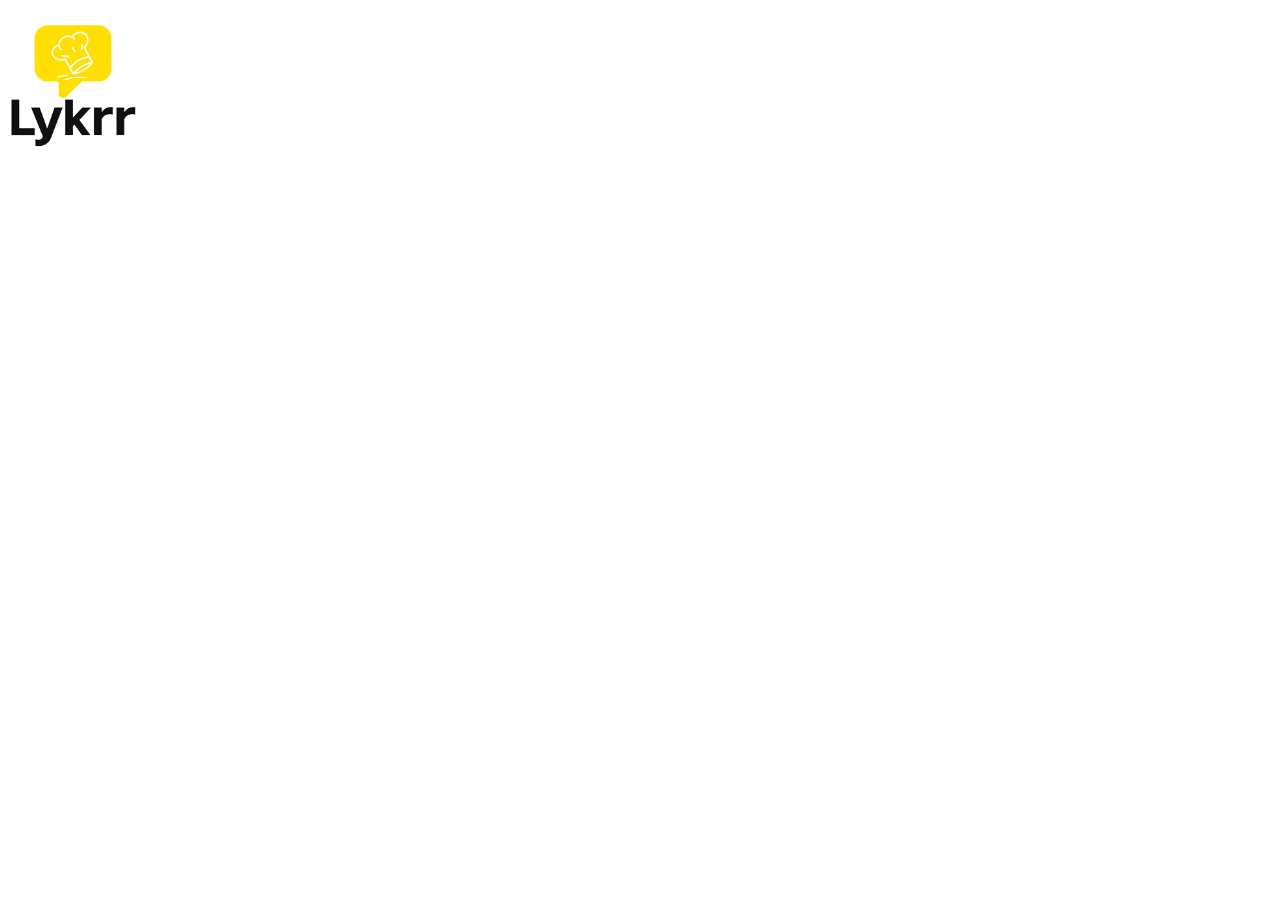
==== index.html @ 8159ccdf "inicio do index.html e pasta de fotos" ====
<!DOCTYPE html>
<html lang="pt-pt">
<head>
    <meta charset="UTF-8">
    <meta name="viewport" content="width=device-width, initial-scale=1.0">
    <title>Lykrr</title>
</head>
<body>
    <header id="cabecalho-principal">
        <h1>
            <a href="#">
                <picture>
                    <source media="(max-width: 600px)" srcset="imagens/logos/logo-p.png" width="80px">
                    <source media="(max-width: 900px)" srcset="imagens/logos/logo-m.png" width="100px">
                    <img src="imagens/logos/logo-m.png" alt="Logo do Lykrr" width="130px">
                </picture>
            </a>
        </h1>
    </header>
    <main id="index">

    </main>
    <footer id="menu">

    </footer>
</body>
</html>
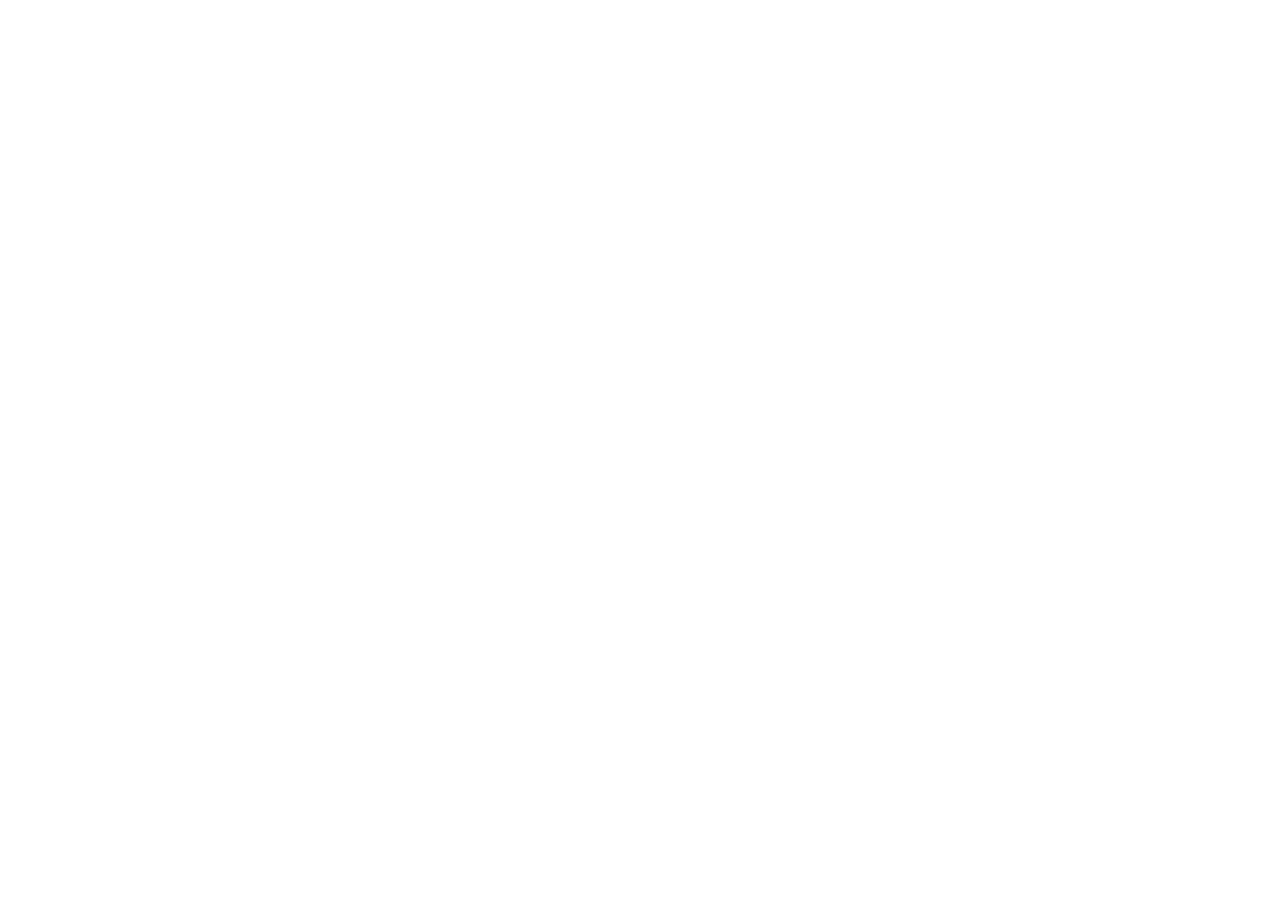
==== commit 8bbcda76: "criacao do index" ====
--- a/index.html
+++ b/index.html
@@ -7,21 +7,13 @@
 </head>
 <body>
     <header id="cabecalho-principal">
-        <h1>
-            <a href="#">
-                <picture>
-                    <source media="(max-width: 600px)" srcset="imagens/logos/logo-p.png" width="80px">
-                    <source media="(max-width: 900px)" srcset="imagens/logos/logo-m.png" width="100px">
-                    <img src="imagens/logos/logo-m.png" alt="Logo do Lykrr" width="130px">
-                </picture>
-            </a>
-        </h1>
+
     </header>
     <main id="index">
 
     </main>
-    <footer id="menu">
-
+    <footer class="menu">
+        
     </footer>
 </body>
 </html>
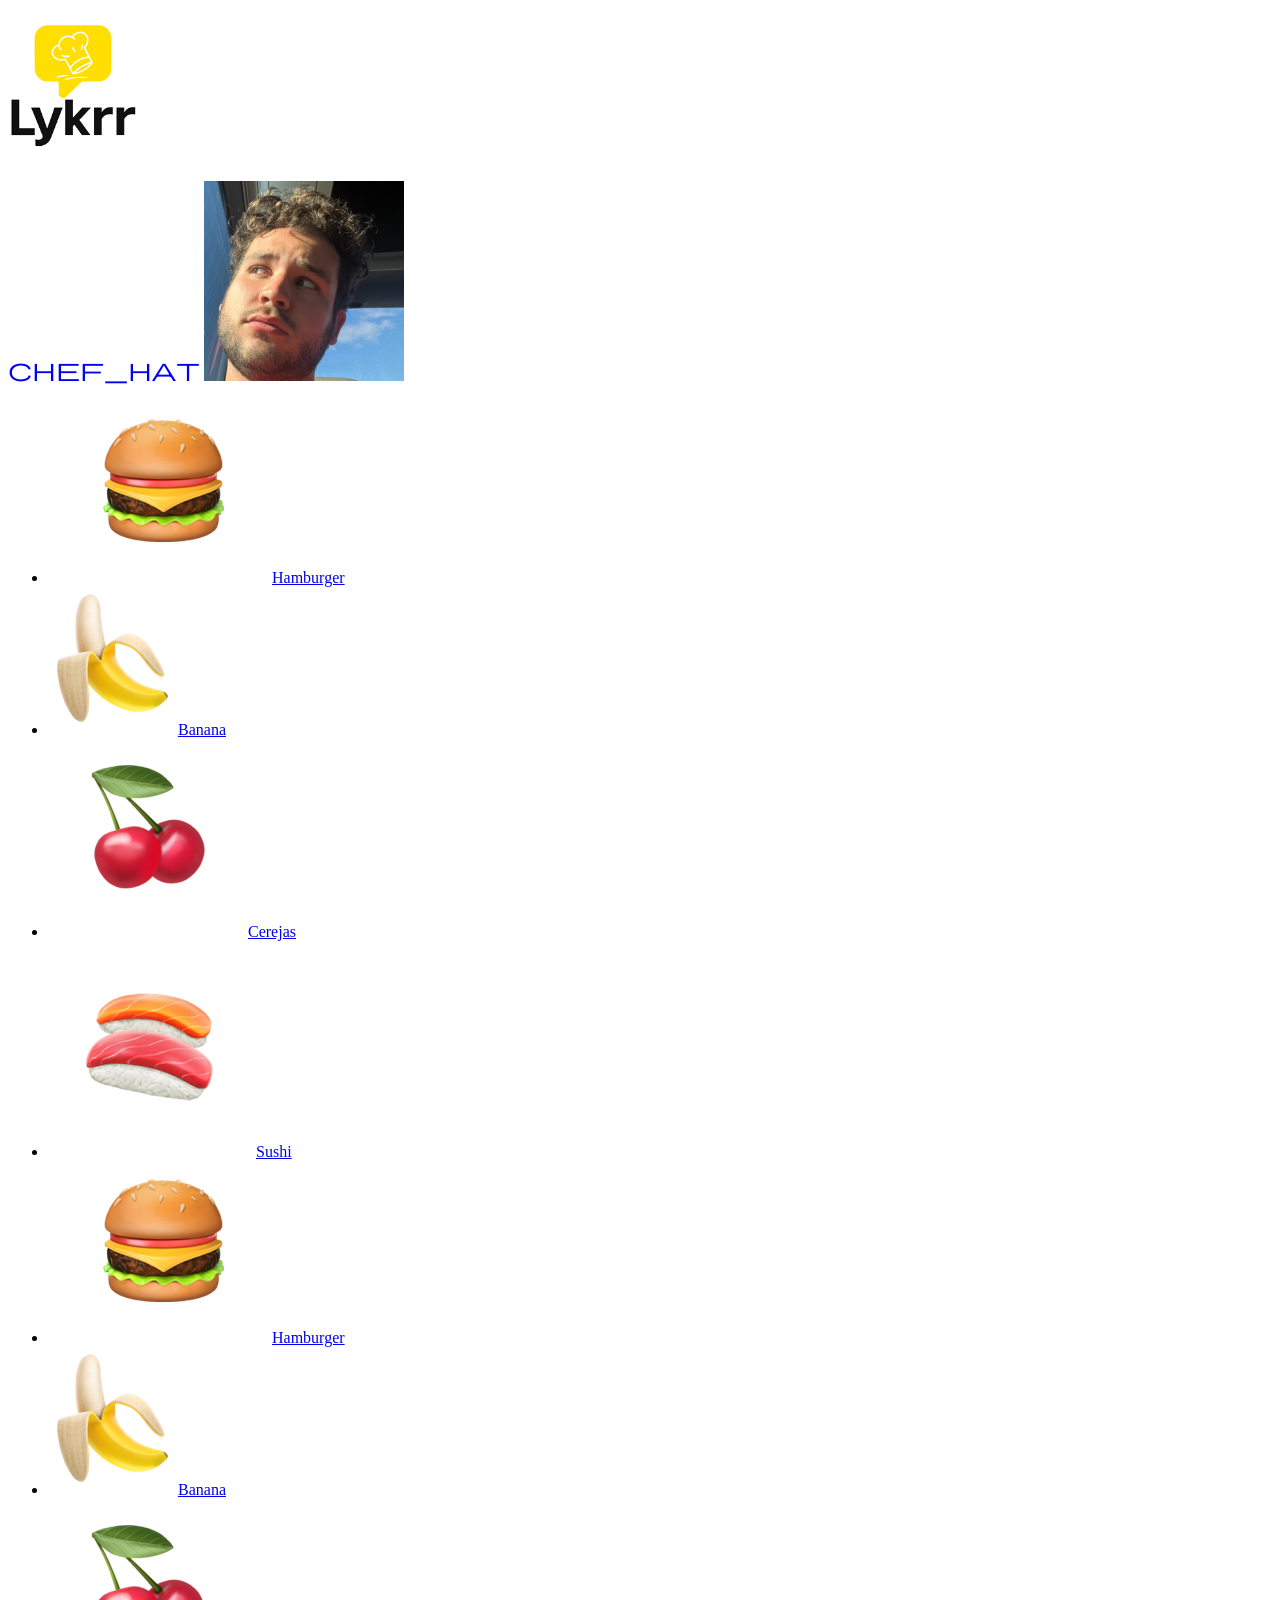
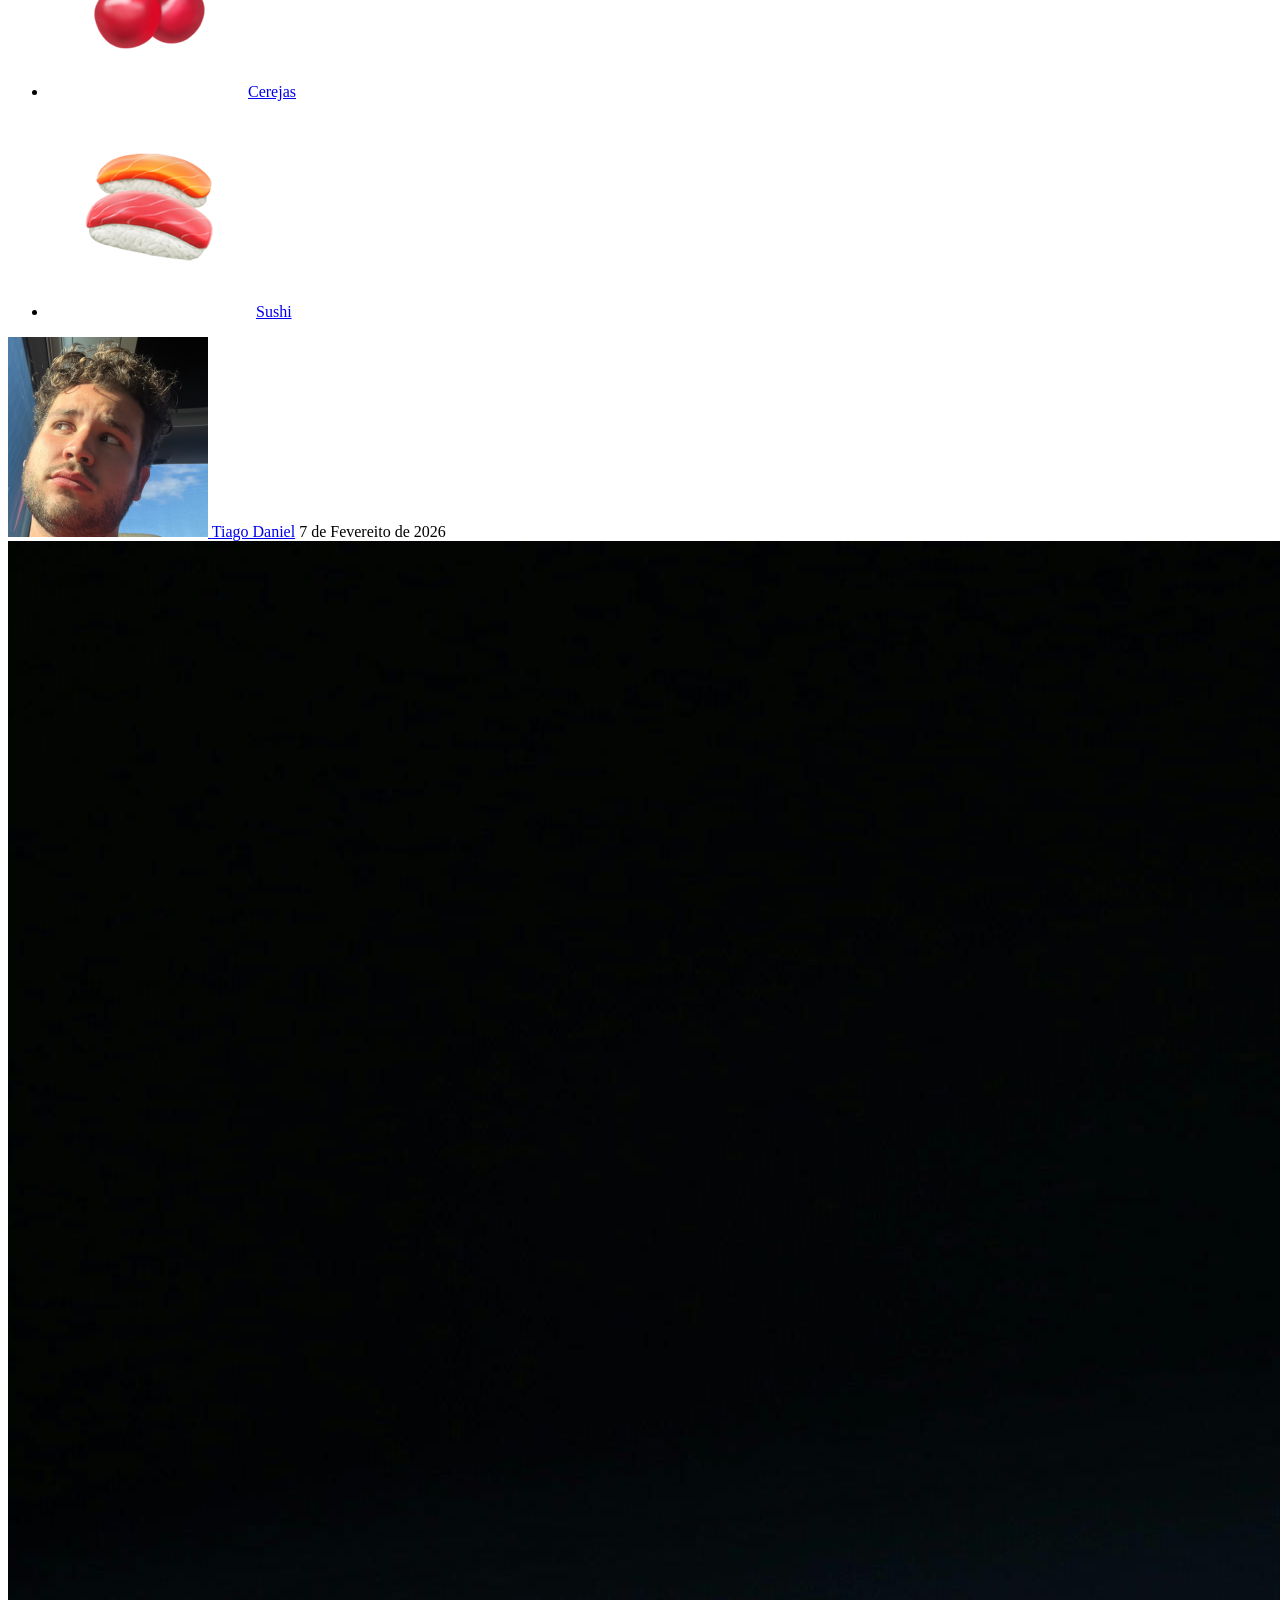
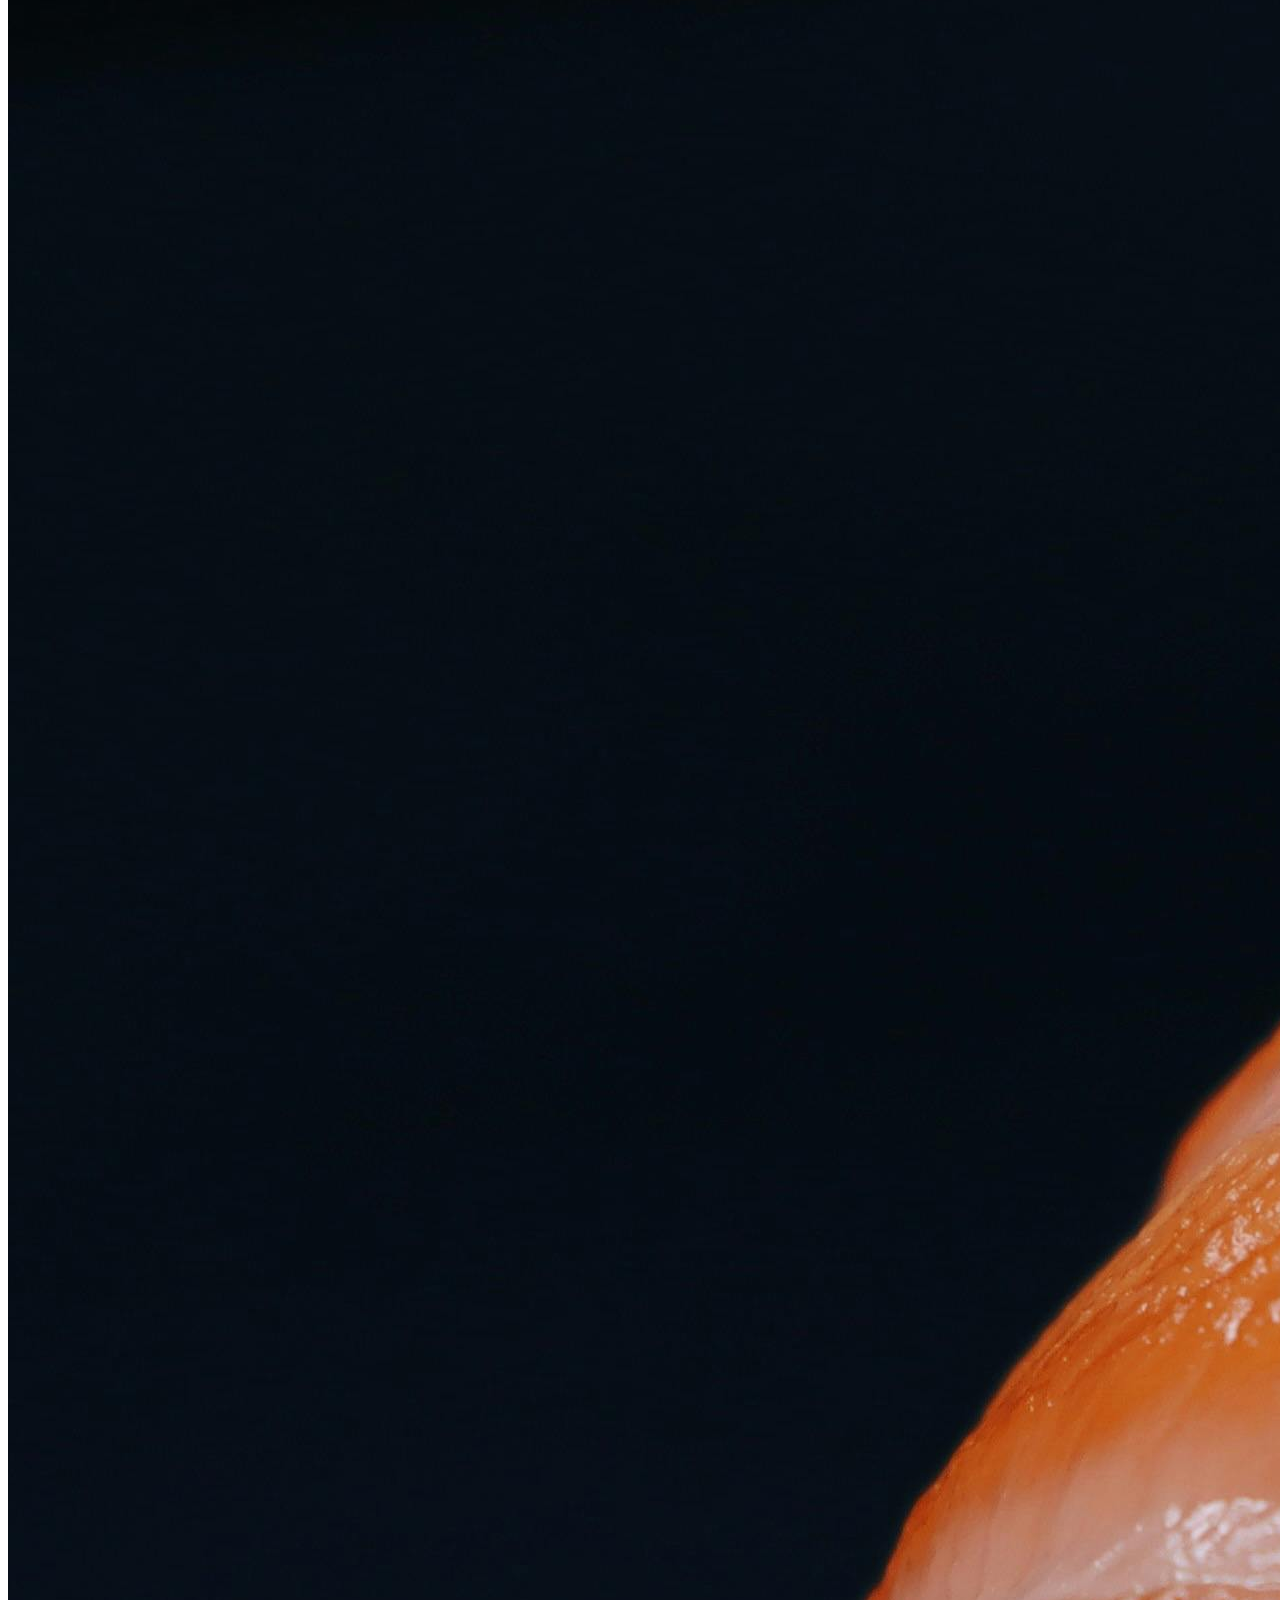
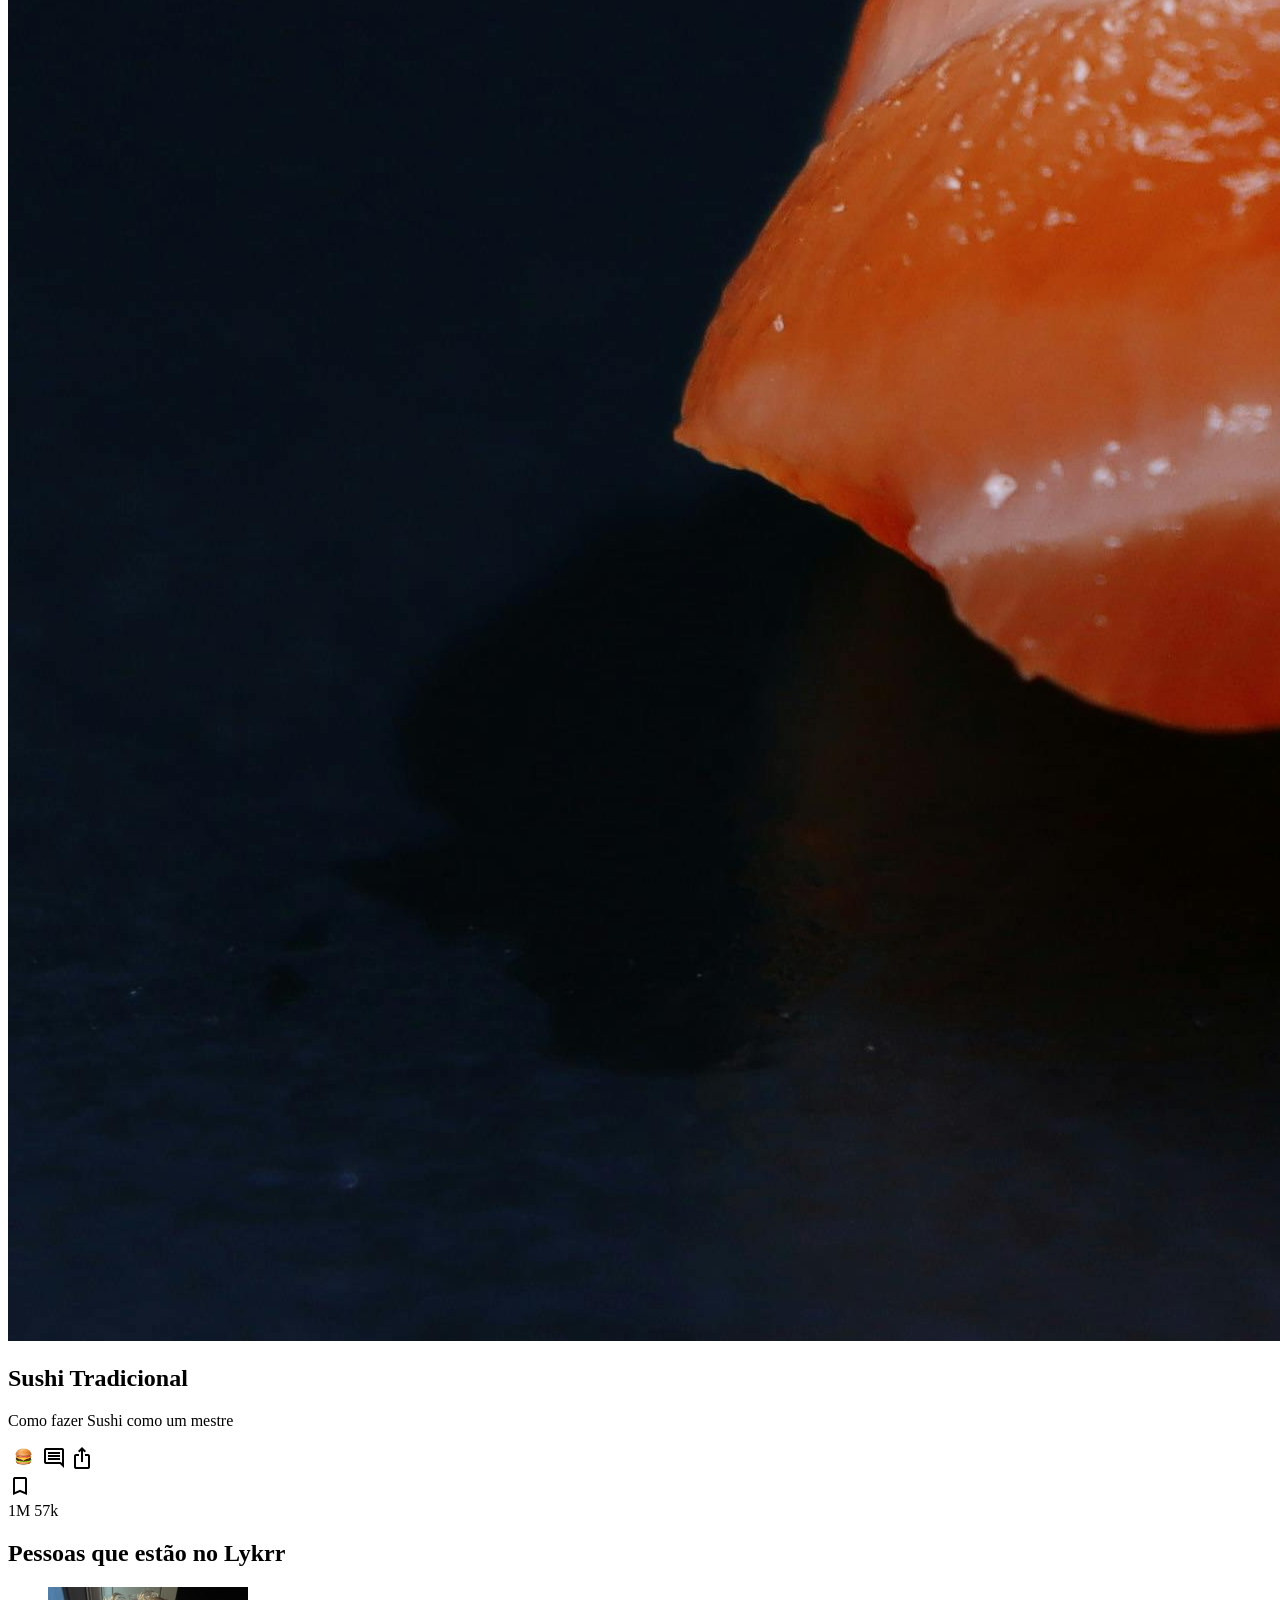
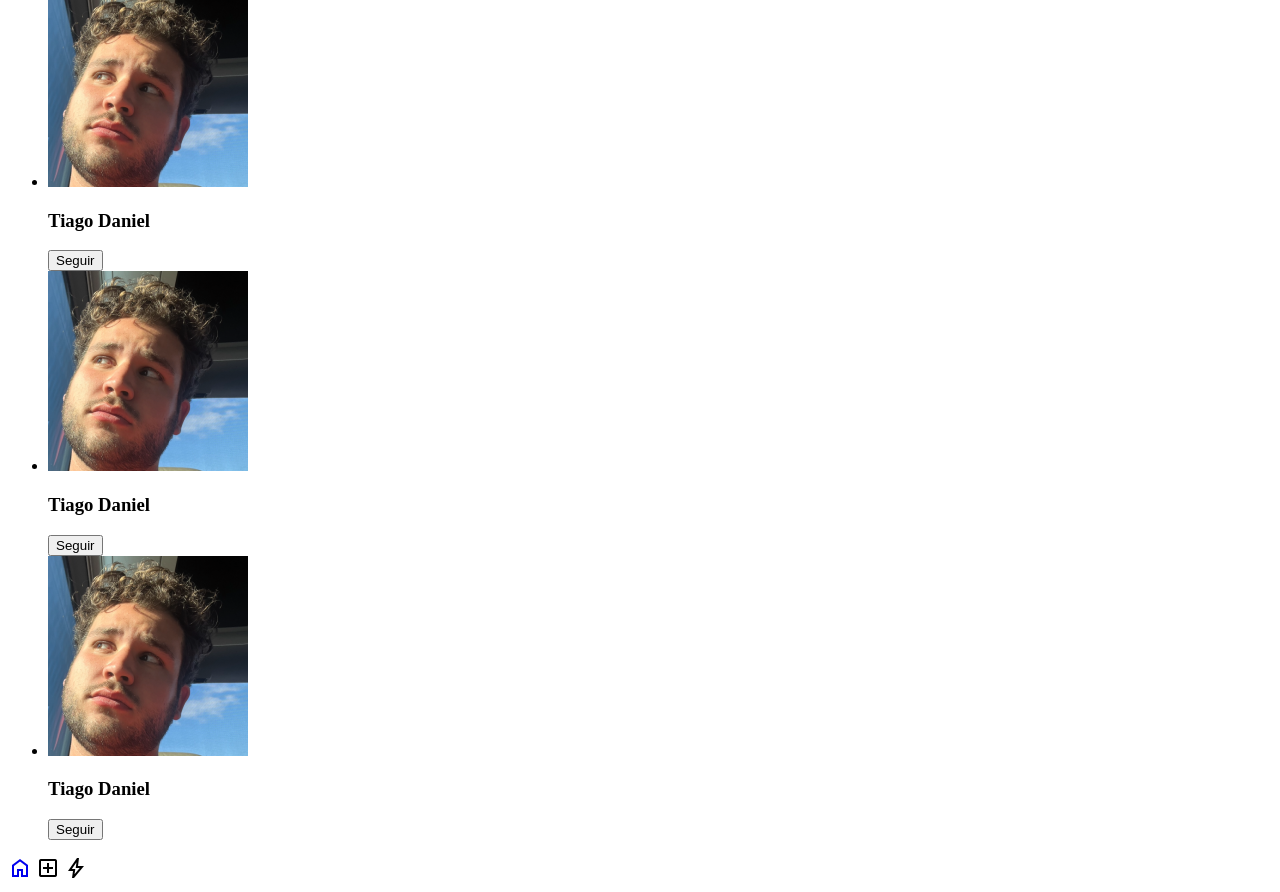
==== commit 99038d54: "estrutura html do index.html" ====
--- a/index.html
+++ b/index.html
@@ -4,16 +4,96 @@
     <meta charset="UTF-8">
     <meta name="viewport" content="width=device-width, initial-scale=1.0">
     <title>Lykrr</title>
+    <link href="https://fonts.googleapis.com/css2?family=Material+Symbols+Outlined" rel="stylesheet" />
 </head>
 <body>
     <header id="cabecalho-principal">
-
+        <h1>
+            <a href="#">
+                <picture>
+                    <source media="(max-width: 600px)" srcset="imagens/logos/logo-p.png" width="80px">
+                    <source media="(max-width: 900px)" srcset="imagens/logos/logo-m.png" width="100px">
+                    <img src="imagens/logos/logo-m.png" alt="Logo do Lykrr" width="130px">
+                </picture>
+            </a>
+        </h1>
+        <div>
+            <a href="#"><span class="material-symbols-outlined">chef_hat</span></a>
+            <a href="#"><img src="imagens/fotos-perfil/tiago-p.png" alt="Foto de perfil de Tiago Daniel"></a>
+        </div>
     </header>
     <main id="index">
+        <nav id="menu-selecao-topo">
+            <ul>
+                <li><a href="#"><img src="imagens/icons/hamburger.png" alt="ícone de Hamburger">Hamburger</a></li>
+                <li><a href="#"><img src="imagens/icons/banana.png" alt="ícone de Banana">Banana</a></li>
+                <li><a href="#"><img src="imagens/icons/cerejas.png" alt="ícone de Cerejas">Cerejas</a></li>
+                <li><a href="#"><img src="imagens/icons/sushi.png" alt="ícone de Sushi">Sushi</a></li>
+                <li><a href="#"><img src="imagens/icons/hamburger.png" alt="ícone de Hamburger">Hamburger</a></li>
+                <li><a href="#"><img src="imagens/icons/banana.png" alt="ícone de Banana">Banana</a></li>
+                <li><a href="#"><img src="imagens/icons/cerejas.png" alt="ícone de Cerejas">Cerejas</a></li>
+                <li><a href="#"><img src="imagens/icons/sushi.png" alt="ícone de Sushi">Sushi</a></li>
+            </ul>
+        </nav>
 
+        <article>
+            <header>
+                <a href="#"><img src="imagens/fotos-perfil/tiago-p.png" alt="Foto de perfil de Tiago Daniel"> <span>Tiago Daniel</span></a>
+                <span class="data">7 de Fevereito de 2026</span>
+            </header>
+            <section>
+                <a href="#">
+                    <img src="imagens/comida/sushi.png" alt="Foto de sushi publoicada por Tiago Daniel">
+                </a>
+                <h2>Sushi Tradicional</h2>
+                <p>Como fazer Sushi como um mestre</p>
+            </section>
+            <aside>
+                <div class="icones">
+                    <div class="reacao">
+                        <img src="imagens/icons/hamburger.png" alt="Ícone de Hamburger" width="30px">
+                        <span class="material-symbols-outlined">comment</span>
+                        <span class="material-symbols-outlined">ios_share</span>
+                    </div>
+                    <div id="guardar">
+                        <span class="material-symbols-outlined">bookmark</span>
+                    </div>
+                </div>
+                <div class="numeros">
+                    <span>1M</span>
+                    <span>57k</span>
+                    <span></span>
+                </div>
+            </aside>
+        </article>
+        <aside class="pessoas">
+            <h2>Pessoas que estão no Lykrr</h2>
+            <nav>
+                <ul>
+                    <li>
+                        <a href="#"><img src="imagens/fotos-perfil/tiago-p.png" alt="Foto de perfil de Tiago Daniel"></a>
+                        <h3>Tiago Daniel</h3>
+                        <button>Seguir</button>
+                    </li>
+                    <li>
+                        <a href="#"><img src="imagens/fotos-perfil/tiago-p.png" alt="Foto de perfil de Tiago Daniel"></a>
+                        <h3>Tiago Daniel</h3>
+                        <button>Seguir</button>
+                    </li>
+                    <li>
+                        <a href="#"><img src="imagens/fotos-perfil/tiago-p.png" alt="Foto de perfil de Tiago Daniel"></a>
+                        <h3>Tiago Daniel</h3>
+                        <button>Seguir</button>
+                    </li>
+                </ul>
+            </nav>
+        </aside>
     </main>
     <footer class="menu">
-        
+        <a href="#"><span class="material-symbols-outlined">home</span></a>
+        <span class="material-symbols-outlined">add_box</span>
+        <span class="material-symbols-outlined">bolt</span>
+        <span class="material-symbols-outlined"><search></search></span>
     </footer>
 </body>
 </html>
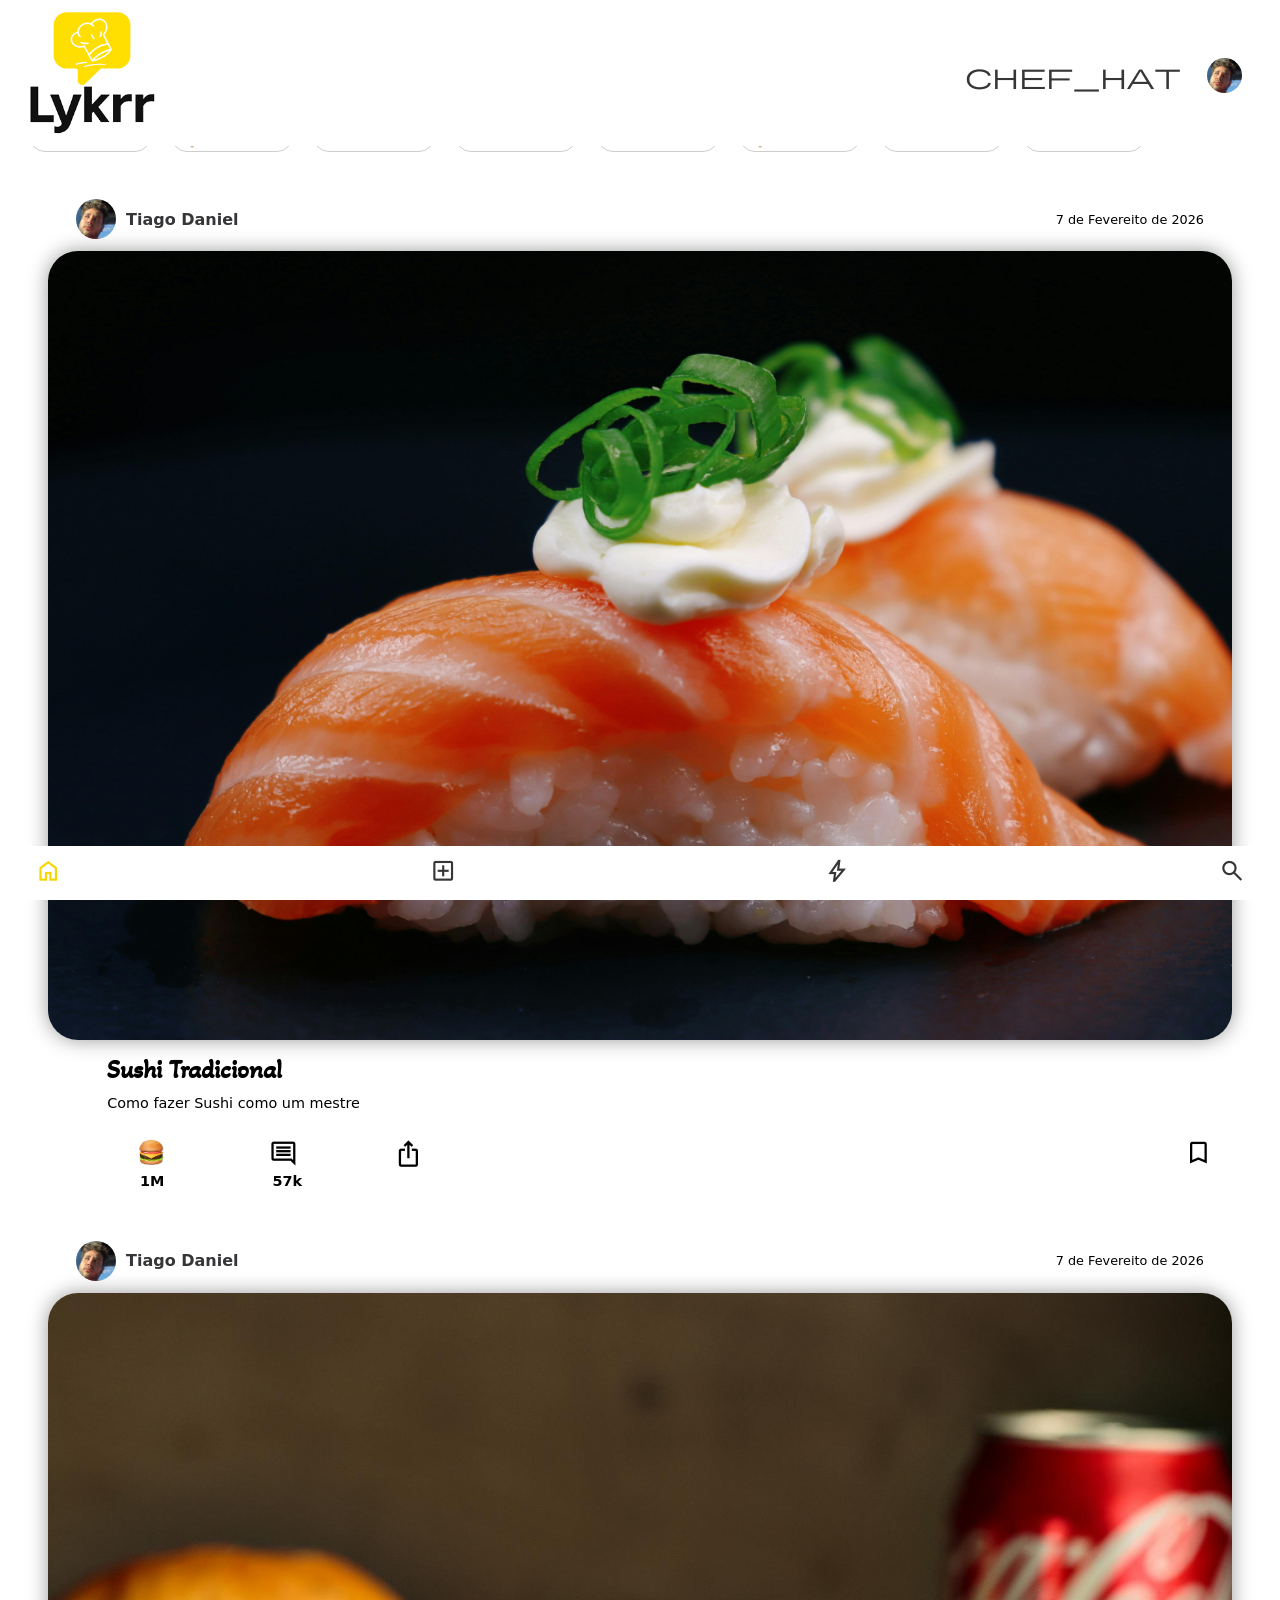
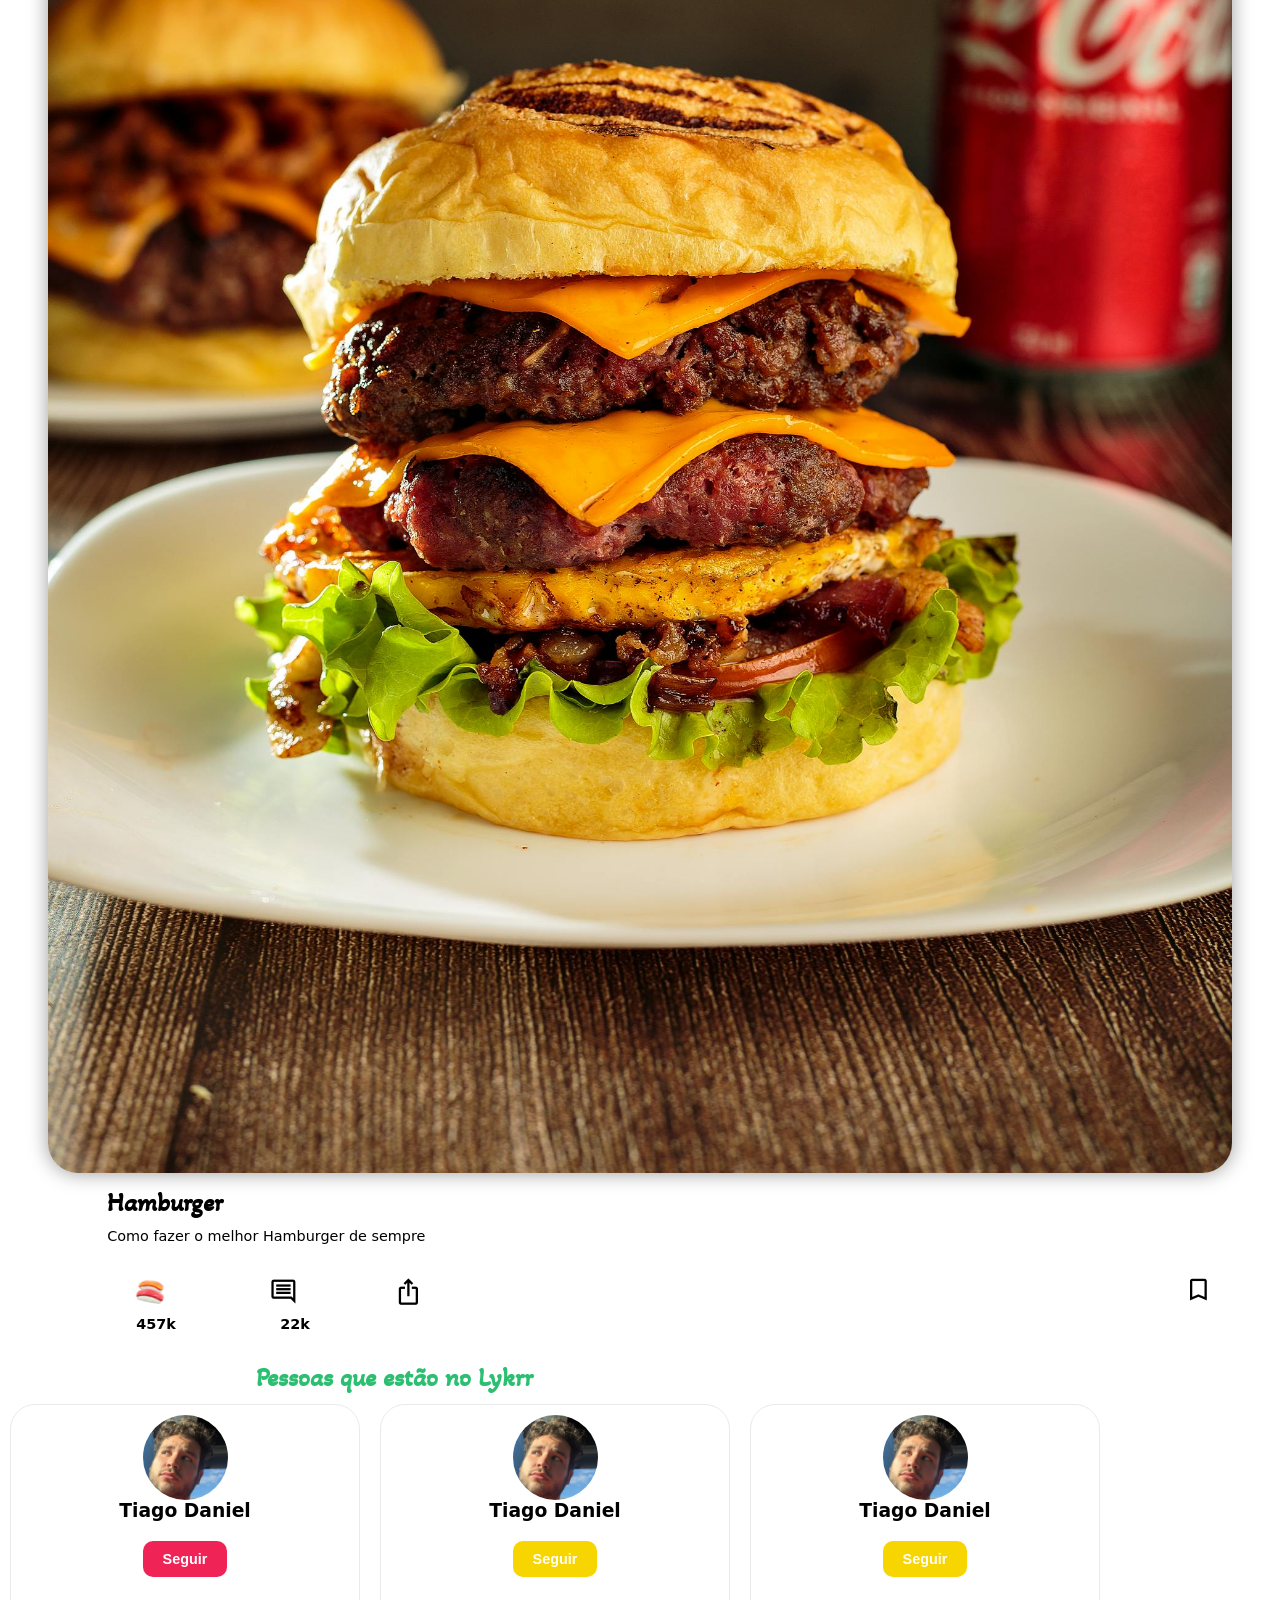
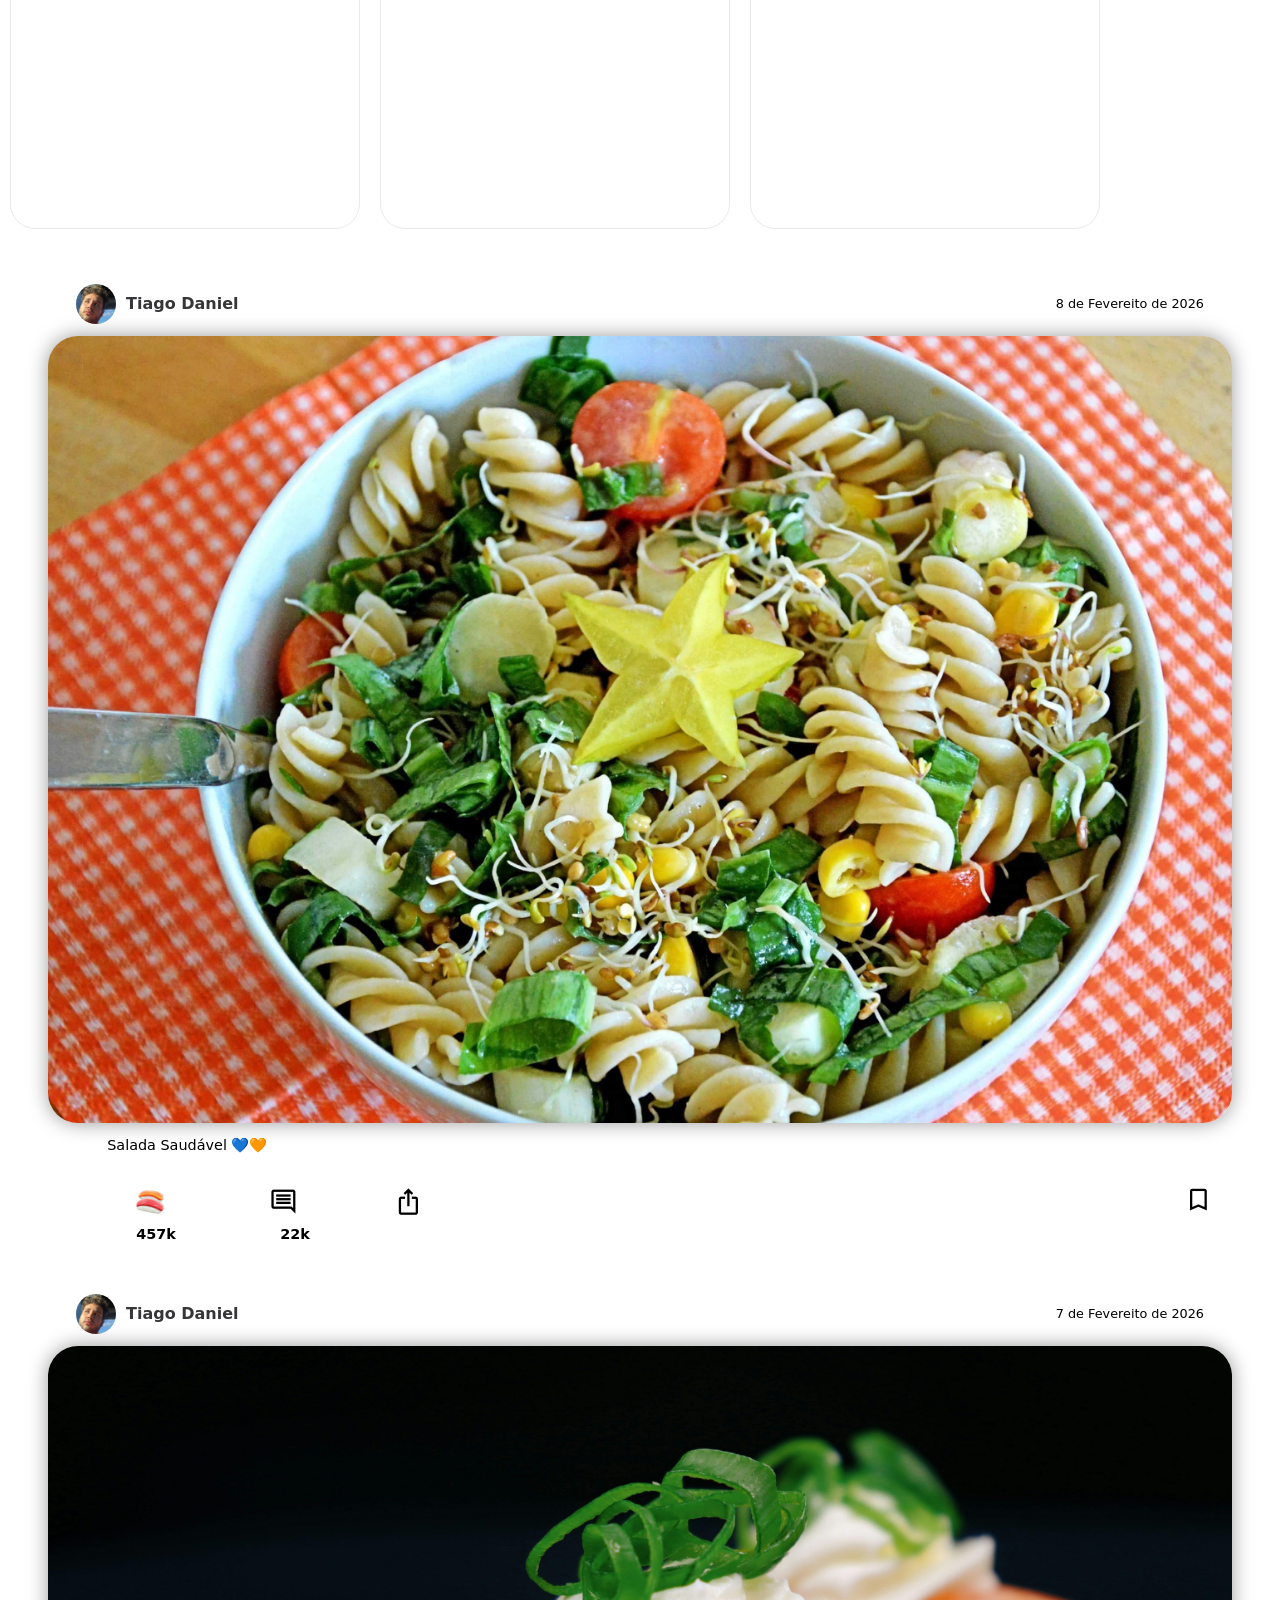
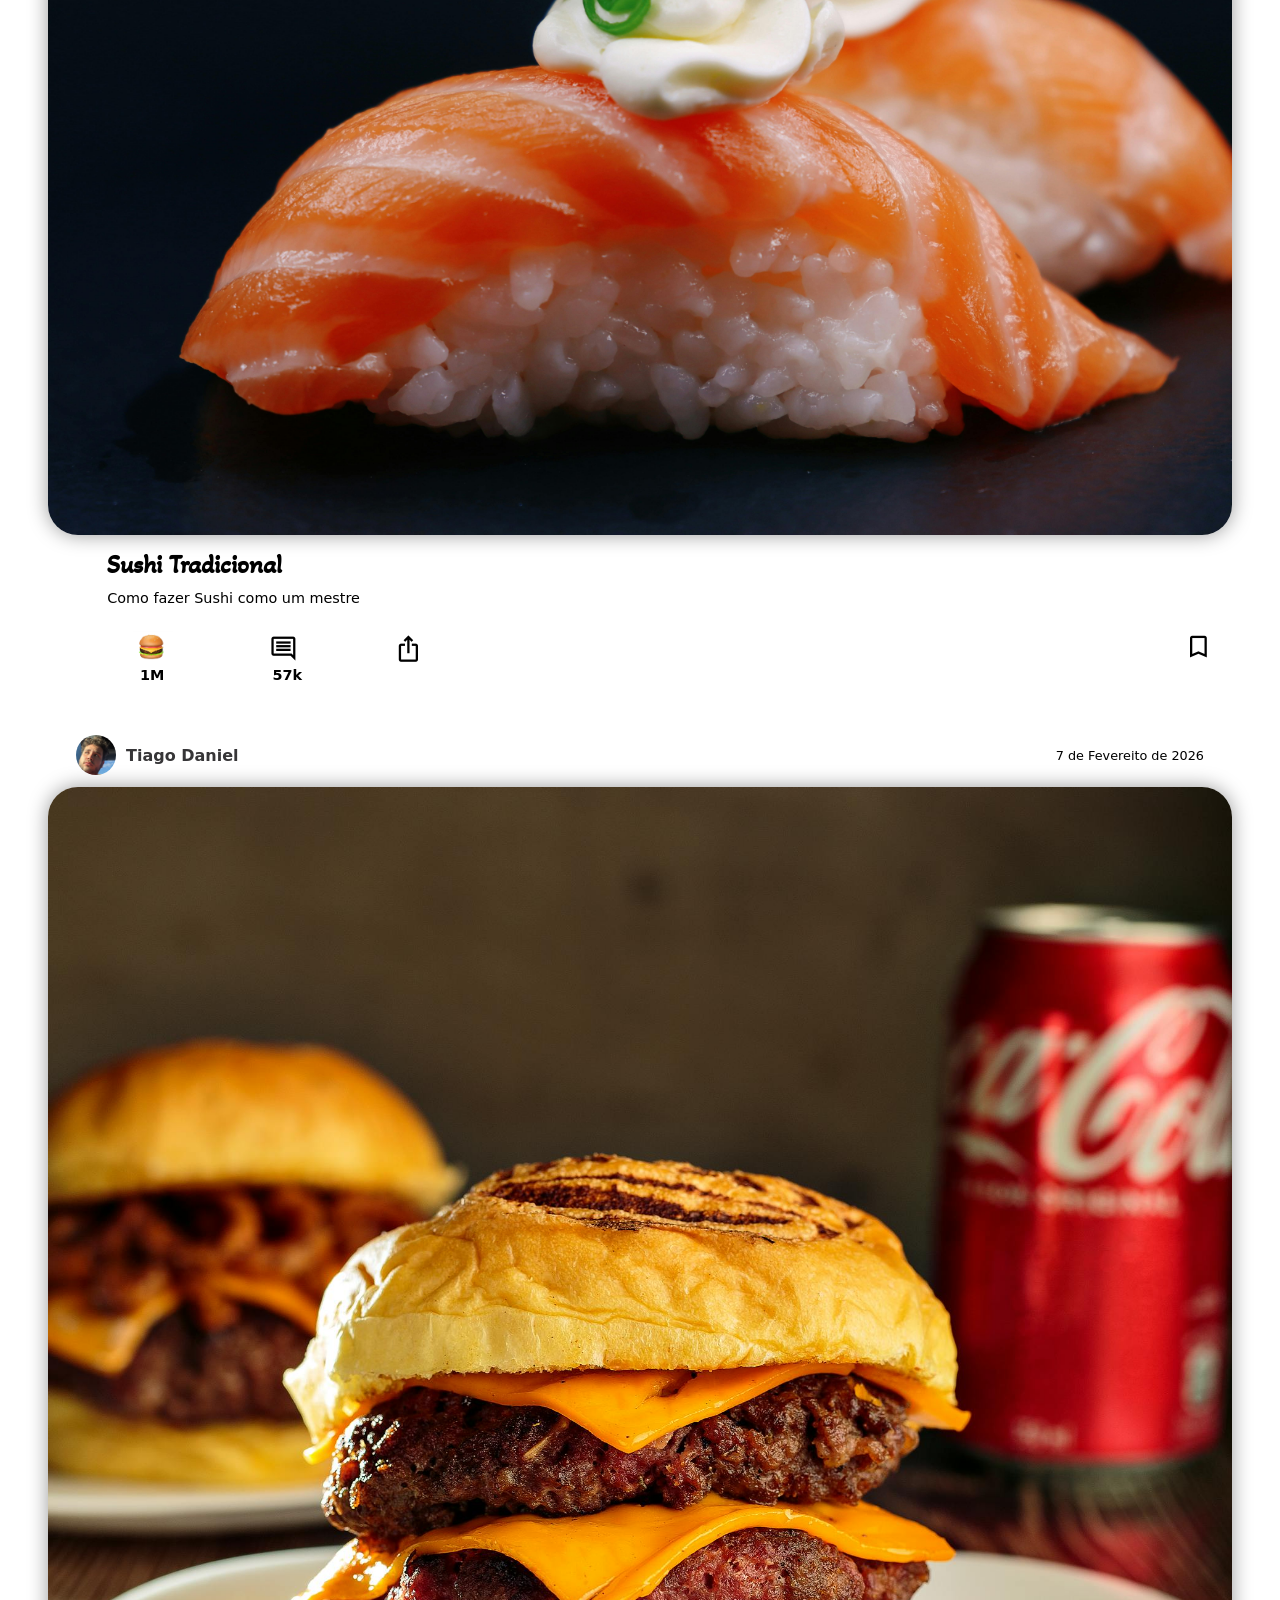
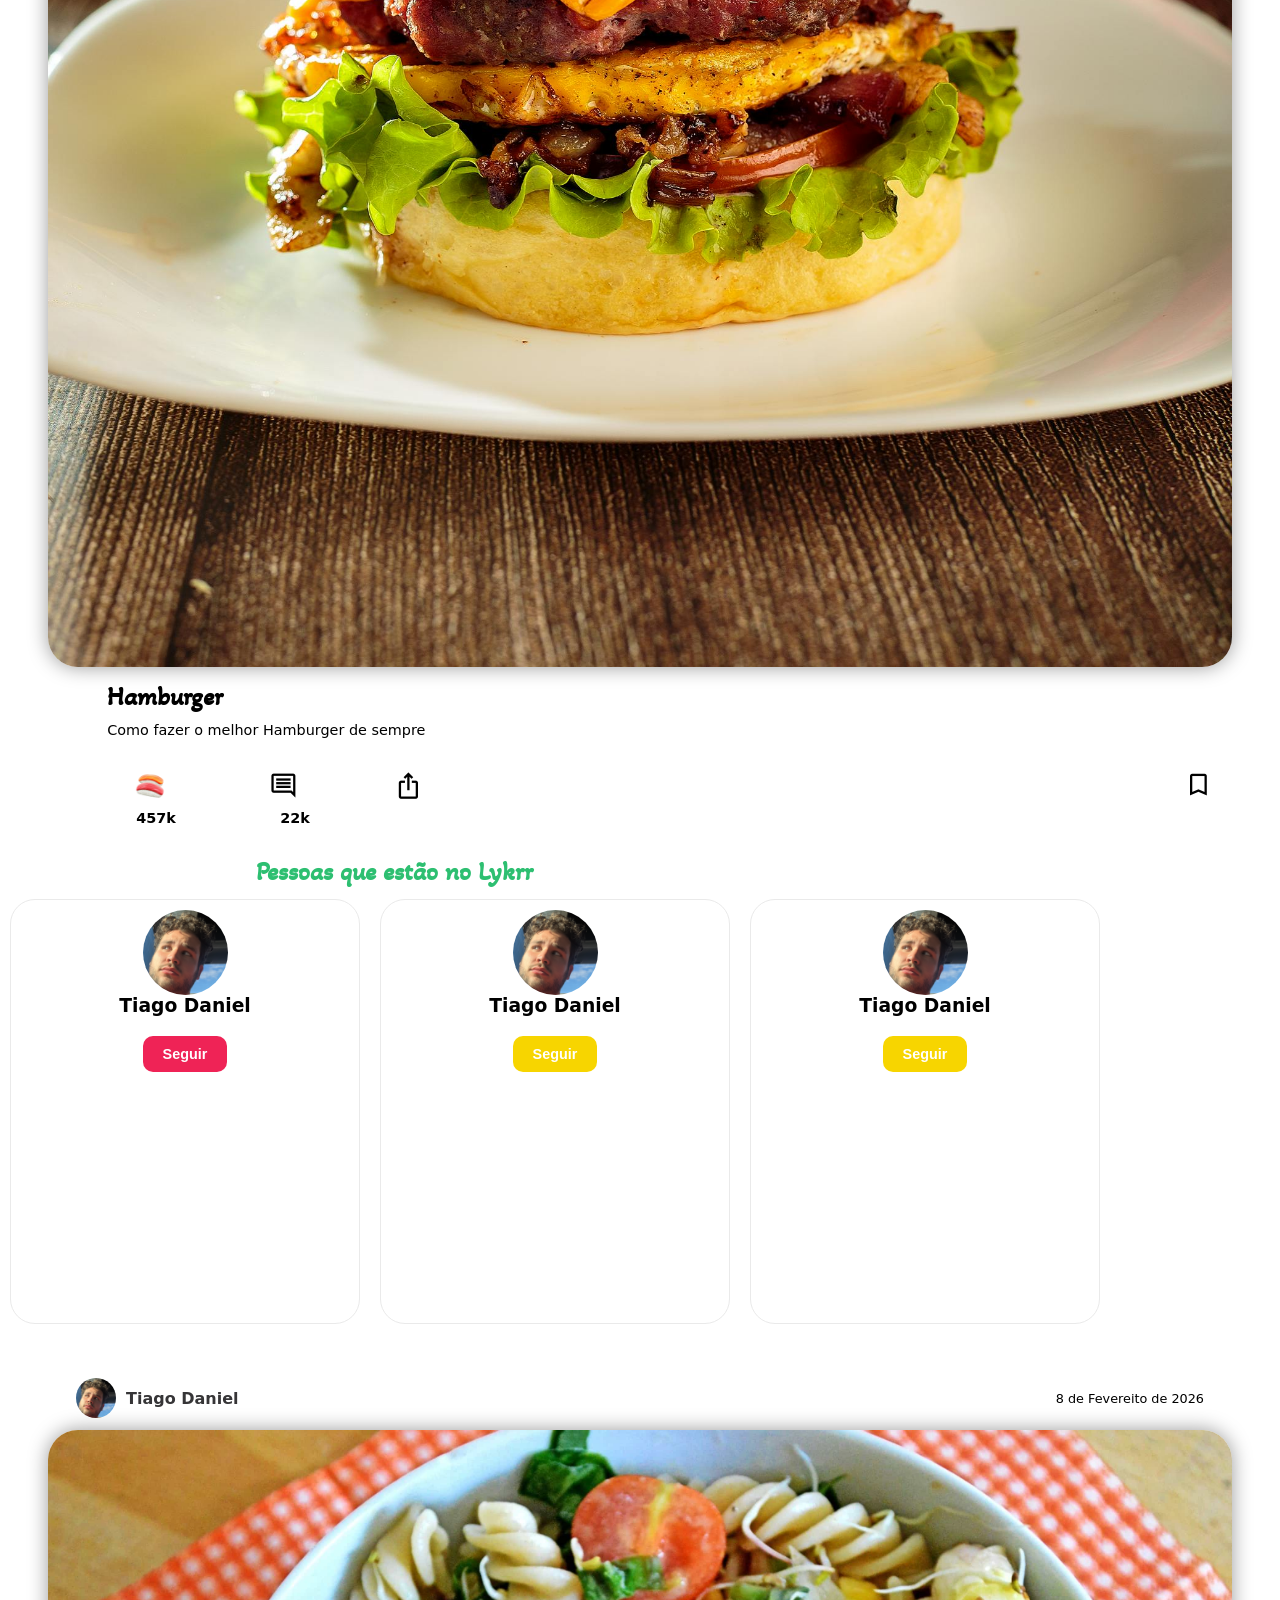
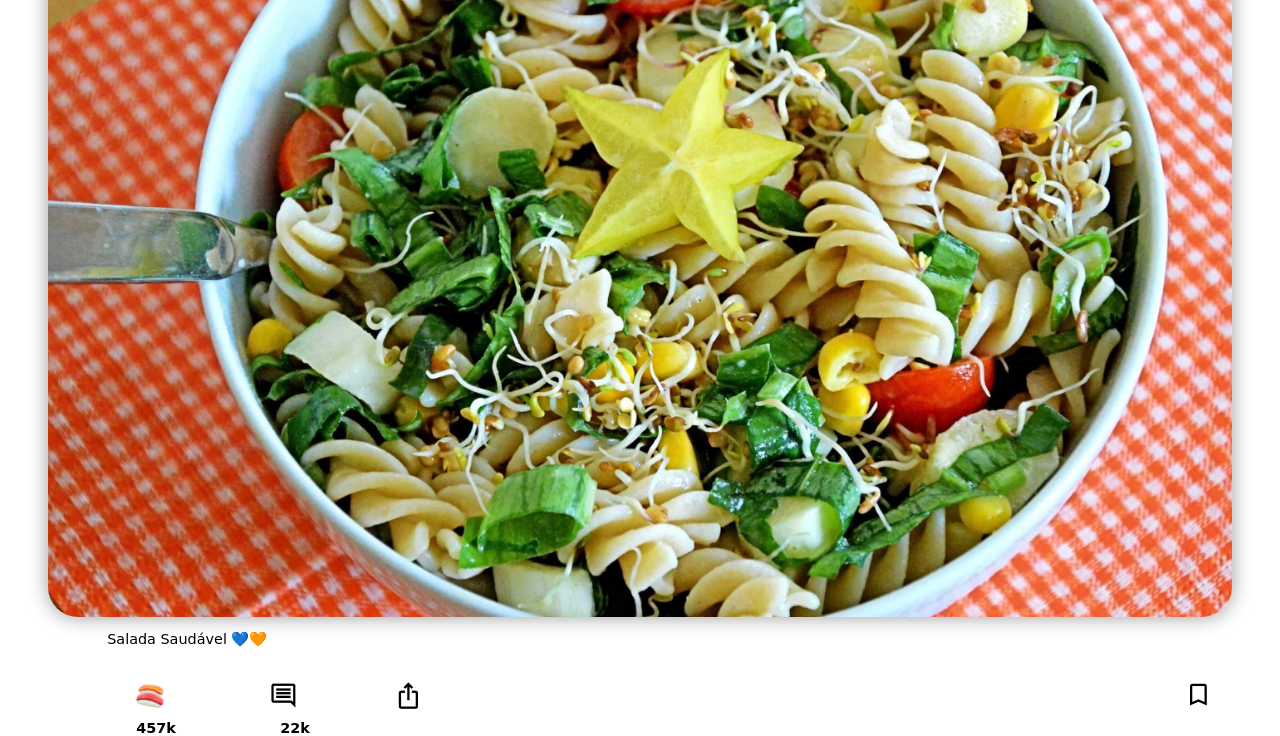
==== commit 760c1f86: "estrutura e design mobile do index" ====
--- a/index.html
+++ b/index.html
@@ -4,6 +4,7 @@
     <meta charset="UTF-8">
     <meta name="viewport" content="width=device-width, initial-scale=1.0">
     <title>Lykrr</title>
+    <link rel="stylesheet" href="estilos/style.css">
     <link href="https://fonts.googleapis.com/css2?family=Material+Symbols+Outlined" rel="stylesheet" />
 </head>
 <body>
@@ -45,55 +46,244 @@
                 <a href="#">
                     <img src="imagens/comida/sushi.png" alt="Foto de sushi publoicada por Tiago Daniel">
                 </a>
-                <h2>Sushi Tradicional</h2>
-                <p>Como fazer Sushi como um mestre</p>
-            </section>
-            <aside>
-                <div class="icones">
-                    <div class="reacao">
-                        <img src="imagens/icons/hamburger.png" alt="Ícone de Hamburger" width="30px">
-                        <span class="material-symbols-outlined">comment</span>
-                        <span class="material-symbols-outlined">ios_share</span>
-                    </div>
-                    <div id="guardar">
+                <aside class="dados">
+                    <h2>Sushi Tradicional</h2>
+                    <p>Como fazer Sushi como um mestre</p>
+                </aside>
+            </section>
+            <aside>
+                <div class="icones">
+                    <div class="reacao">
+                        <img src="imagens/icons/hamburger.png" alt="Ícone de Hamburger" width="45px">
+                        <span class="material-symbols-outlined">comment</span>
+                        <span class="material-symbols-outlined">ios_share</span>
+                    </div>
+                    <div class="guardar">
                         <span class="material-symbols-outlined">bookmark</span>
                     </div>
                 </div>
                 <div class="numeros">
                     <span>1M</span>
                     <span>57k</span>
-                    <span></span>
-                </div>
-            </aside>
-        </article>
-        <aside class="pessoas">
+                    <span> </span>
+                </div>
+            </aside>
+        </article>
+
+        <article>
+            <header>
+                <a href="#"><img src="imagens/fotos-perfil/tiago-p.png" alt="Foto de perfil de Tiago Daniel"> <span>Tiago Daniel</span></a>
+                <span class="data">7 de Fevereito de 2026</span>
+            </header>
+            <section>
+                <a href="#">
+                    <img src="imagens/comida/hamburger.png" alt="Foto de hamburger publicada por Tiago Daniel">
+                </a>
+                <aside class="dados">
+                    <h2>Hamburger</h2>
+                    <p>Como fazer o melhor Hamburger de sempre</p>
+                </aside>
+            </section>
+            <aside>
+                <div class="icones">
+                    <div class="reacao">
+                        <img src="imagens/icons/sushi.png" alt="Ícone de Sushi" width="45px">
+                        <span class="material-symbols-outlined">comment</span>
+                        <span class="material-symbols-outlined">ios_share</span>
+                    </div>
+                    <div class="guardar">
+                        <span class="material-symbols-outlined">bookmark</span>
+                    </div>
+                </div>
+                <div class="numeros">
+                    <span>457k</span>
+                    <span>22k</span>
+                    <span> </span>
+                </div>
+            </aside>
+        </article>
+
+        <aside class="pessoas-mobile">
             <h2>Pessoas que estão no Lykrr</h2>
             <nav>
                 <ul>
                     <li>
                         <a href="#"><img src="imagens/fotos-perfil/tiago-p.png" alt="Foto de perfil de Tiago Daniel"></a>
                         <h3>Tiago Daniel</h3>
-                        <button>Seguir</button>
-                    </li>
-                    <li>
-                        <a href="#"><img src="imagens/fotos-perfil/tiago-p.png" alt="Foto de perfil de Tiago Daniel"></a>
-                        <h3>Tiago Daniel</h3>
-                        <button>Seguir</button>
-                    </li>
-                    <li>
-                        <a href="#"><img src="imagens/fotos-perfil/tiago-p.png" alt="Foto de perfil de Tiago Daniel"></a>
-                        <h3>Tiago Daniel</h3>
-                        <button>Seguir</button>
+                        <button class="seguir">Seguir</button>
+                    </li>
+                    <li>
+                        <a href="#"><img src="imagens/fotos-perfil/tiago-p.png" alt="Foto de perfil de Tiago Daniel"></a>
+                        <h3>Tiago Daniel</h3>
+                        <button class="a-seguir">Seguir</button>
+                    </li>
+                    <li>
+                        <a href="#"><img src="imagens/fotos-perfil/tiago-p.png" alt="Foto de perfil de Tiago Daniel"></a>
+                        <h3>Tiago Daniel</h3>
+                        <button class="a-seguir">Seguir</button>
                     </li>
                 </ul>
             </nav>
         </aside>
+
+        <article>
+            <header>
+                <a href="#"><img src="imagens/fotos-perfil/tiago-p.png" alt="Foto de perfil de Tiago Daniel"> <span>Tiago Daniel</span></a>
+                <span class="data">8 de Fevereito de 2026</span>
+            </header>
+            <section>
+                <a href="#">
+                    <img src="imagens/comida/salada.png" alt="Foto de salada publicada por Tiago Daniel">
+                </a>
+                <aside class="dados">
+                    <p>Salada Saudável 💙🧡</p>
+                </aside>
+            </section>
+            <aside>
+                <div class="icones">
+                    <div class="reacao">
+                        <img src="imagens/icons/sushi.png" alt="Ícone de Sushi" width="45px">
+                        <span class="material-symbols-outlined">comment</span>
+                        <span class="material-symbols-outlined">ios_share</span>
+                    </div>
+                    <div class="guardar">
+                        <span class="material-symbols-outlined">bookmark</span>
+                    </div>
+                </div>
+                <div class="numeros">
+                    <span>457k</span>
+                    <span>22k</span>
+                    <span> </span>
+                </div>
+            </aside>
+        </article>
+
+        <article>
+            <header>
+                <a href="#"><img src="imagens/fotos-perfil/tiago-p.png" alt="Foto de perfil de Tiago Daniel"> <span>Tiago Daniel</span></a>
+                <span class="data">7 de Fevereito de 2026</span>
+            </header>
+            <section>
+                <a href="#">
+                    <img src="imagens/comida/sushi.png" alt="Foto de sushi publoicada por Tiago Daniel">
+                </a>
+                <aside class="dados">
+                    <h2>Sushi Tradicional</h2>
+                    <p>Como fazer Sushi como um mestre</p>
+                </aside>
+            </section>
+            <aside>
+                <div class="icones">
+                    <div class="reacao">
+                        <img src="imagens/icons/hamburger.png" alt="Ícone de Hamburger" width="45px">
+                        <span class="material-symbols-outlined">comment</span>
+                        <span class="material-symbols-outlined">ios_share</span>
+                    </div>
+                    <div class="guardar">
+                        <span class="material-symbols-outlined">bookmark</span>
+                    </div>
+                </div>
+                <div class="numeros">
+                    <span>1M</span>
+                    <span>57k</span>
+                    <span> </span>
+                </div>
+            </aside>
+        </article>
+
+        <article>
+            <header>
+                <a href="#"><img src="imagens/fotos-perfil/tiago-p.png" alt="Foto de perfil de Tiago Daniel"> <span>Tiago Daniel</span></a>
+                <span class="data">7 de Fevereito de 2026</span>
+            </header>
+            <section>
+                <a href="#">
+                    <img src="imagens/comida/hamburger.png" alt="Foto de hamburger publicada por Tiago Daniel">
+                </a>
+                <aside class="dados">
+                    <h2>Hamburger</h2>
+                    <p>Como fazer o melhor Hamburger de sempre</p>
+                </aside>
+            </section>
+            <aside>
+                <div class="icones">
+                    <div class="reacao">
+                        <img src="imagens/icons/sushi.png" alt="Ícone de Sushi" width="45px">
+                        <span class="material-symbols-outlined">comment</span>
+                        <span class="material-symbols-outlined">ios_share</span>
+                    </div>
+                    <div class="guardar">
+                        <span class="material-symbols-outlined">bookmark</span>
+                    </div>
+                </div>
+                <div class="numeros">
+                    <span>457k</span>
+                    <span>22k</span>
+                    <span> </span>
+                </div>
+            </aside>
+        </article>
+
+        <aside class="pessoas-mobile">
+            <h2>Pessoas que estão no Lykrr</h2>
+            <nav>
+                <ul>
+                    <li>
+                        <a href="#"><img src="imagens/fotos-perfil/tiago-p.png" alt="Foto de perfil de Tiago Daniel"></a>
+                        <h3>Tiago Daniel</h3>
+                        <button class="seguir">Seguir</button>
+                    </li>
+                    <li>
+                        <a href="#"><img src="imagens/fotos-perfil/tiago-p.png" alt="Foto de perfil de Tiago Daniel"></a>
+                        <h3>Tiago Daniel</h3>
+                        <button class="a-seguir">Seguir</button>
+                    </li>
+                    <li>
+                        <a href="#"><img src="imagens/fotos-perfil/tiago-p.png" alt="Foto de perfil de Tiago Daniel"></a>
+                        <h3>Tiago Daniel</h3>
+                        <button class="a-seguir">Seguir</button>
+                    </li>
+                </ul>
+            </nav>
+        </aside>
+
+        <article>
+            <header>
+                <a href="#"><img src="imagens/fotos-perfil/tiago-p.png" alt="Foto de perfil de Tiago Daniel"> <span>Tiago Daniel</span></a>
+                <span class="data">8 de Fevereito de 2026</span>
+            </header>
+            <section>
+                <a href="#">
+                    <img src="imagens/comida/salada.png" alt="Foto de salada publicada por Tiago Daniel">
+                </a>
+                <aside class="dados">
+                    <p>Salada Saudável 💙🧡</p>
+                </aside>
+            </section>
+            <aside>
+                <div class="icones">
+                    <div class="reacao">
+                        <img src="imagens/icons/sushi.png" alt="Ícone de Sushi" width="45px">
+                        <span class="material-symbols-outlined">comment</span>
+                        <span class="material-symbols-outlined">ios_share</span>
+                    </div>
+                    <div class="guardar">
+                        <span class="material-symbols-outlined">bookmark</span>
+                    </div>
+                </div>
+                <div class="numeros">
+                    <span>457k</span>
+                    <span>22k</span>
+                    <span> </span>
+                </div>
+            </aside>
+        </article>
     </main>
     <footer class="menu">
-        <a href="#"><span class="material-symbols-outlined">home</span></a>
-        <span class="material-symbols-outlined">add_box</span>
-        <span class="material-symbols-outlined">bolt</span>
-        <span class="material-symbols-outlined"><search></search></span>
+        <a href="#" class="ativo"><span class="material-symbols-outlined">home</span></a>
+        <a href=""><span class="material-symbols-outlined">add_box</span></a>
+        <a href=""><span class="material-symbols-outlined">bolt</span></a>
+        <a href=""><span class="material-symbols-outlined">search</span></a>
     </footer>
 </body>
 </html>
--- a/estilos/style.css
+++ b/estilos/style.css
@@ -0,0 +1,387 @@
+@charset "UTF-8";
+@import url('https://fonts.googleapis.com/css2?family=Akaya+Kanadaka&family=Glass+Antiqua&display=swap');
+
+:root {
+    --cor0: #F7D500;
+    --cor1: #ED7D3A;
+    --cor2: #2DBF71;
+    --cor3: #EF2356;
+    --cor4: #363537;
+    --cor5: #FFFFFF;
+}
+
+* {
+    padding: 0px;
+    margin: 0px;
+    box-sizing: border-box;
+    scrollbar-width: none;
+}
+
+html, body {
+    font-family: system-ui, -apple-system, BlinkMacSystemFont, 'Segoe UI', Roboto, Oxygen, Ubuntu, Cantarell, 'Open Sans', 'Helvetica Neue', sans-serif;
+    width: 100vw;
+    height: 100vh;
+    font-weight: 600;
+}
+
+h1 {
+    font-family: "Glass Antiqua", sans-serif;
+    font-size: 2.5em;
+    font-weight: 400;
+    font-style: normal;
+}
+
+h2 {
+    font-family: "Akaya Kanadaka", sans-serif;
+    font-size: 1.6em;
+    padding: 20px 0px 0px 0px;
+}
+
+header#cabecalho-principal {
+    width: 100vw;
+    padding: 8px 20px 0px 20px;
+    position: fixed;
+    background-color: var(--cor5);
+
+    top: 0;
+    left: 0;
+
+    display: flex;
+    flex-flow: row nowrap;
+    justify-content: space-between;
+    align-items: center;
+
+    z-index: 10;
+}
+
+header#cabecalho-principal > h1 {
+    margin-left: 7px;
+}
+
+header#cabecalho-principal > div {
+    width: 35vw;
+
+    display: flex;
+    flex-flow: row nowrap;
+    justify-content: flex-end;
+    align-items: center;
+}
+
+header#cabecalho-principal > div > a {
+    padding: 8px;
+    color: var(--cor4);
+    text-decoration: none;
+}
+
+header#cabecalho-principal > div > a > span {
+    font-size: 1.7em;
+}
+
+header#cabecalho-principal > div > a > img {
+    width: 35px;
+    border-radius: 50%;
+    margin: 0px 10px;
+}
+
+main#index {
+    display: flex;
+    flex-flow: column nowrap;
+    justify-content: space-evenly;
+    align-items: center;
+}
+
+main#index > nav#menu-selecao-topo {
+    width: 90vw;
+    margin-top: 110px;
+    margin-bottom: -15px;
+    margin-left: -7vw;
+    overflow-x: scroll;
+    overflow-y: hidden;
+    scrollbar-width: none;
+}
+
+main#index > nav#menu-selecao-topo > ul {
+    width: 100%;
+    list-style: none;
+
+    display: flex;
+    flex-flow: row nowrap;
+    justify-content: flex-start;
+    align-items: center;
+}
+
+main#index > nav#menu-selecao-topo > ul > li {
+    margin: 10px;
+    padding: 5px;
+
+    border: 1px solid #cecece;
+    border-radius: 25px;
+}
+
+main#index > nav#menu-selecao-topo > ul > li > a {
+    width: 110px;
+    height: 20px;
+    color: var(--cor4);
+    text-decoration: none;
+
+    display: flex;
+    flex-flow: row nowrap;
+    justify-content: center;
+    align-items: center;
+
+    transition: 0.2s;
+    cursor: pointer;
+}
+
+main#index > nav#menu-selecao-topo > ul > li > a:hover {
+    color: var(--cor1);
+}
+
+main#index > nav#menu-selecao-topo > ul > li > a > img {
+    width: 25px;
+}
+
+main#index > article {
+    width: 100vw;
+    margin-top: 40px;
+
+    display: flex;
+    flex-flow: column nowrap;
+    justify-content: space-evenly;
+    align-items: center;
+}
+
+main#index > article > header {
+    width: 90%;
+    padding: 12px;
+    
+    display: flex;
+    flex-flow: row nowrap;
+    justify-content: space-between;
+    align-items: center;
+}
+
+main#index > article > header > span.data {
+    font-size: 0.8em;
+    font-weight: lighter;
+}
+
+main#index > article > header > a {
+    text-decoration: none;
+    color: var(--cor4);
+    
+    display: flex;
+    flex-flow: row nowrap;
+    justify-content: space-between;
+    align-items: center;
+}
+
+main#index > article > header > a > img {
+    width: 40px;
+    border-radius: 50%;
+    margin-right: 10px;
+}
+
+main#index > article > section {
+    width: 92.5%;
+
+    display: flex;
+    flex-flow: column nowrap;
+    justify-content: space-evenly;
+    align-items: center;
+}
+
+main#index > article > section > a {
+    width: 100%;
+}
+
+main#index > article > section > a > img {
+    width: 100%;
+    border-radius: 30px;
+    box-shadow: 0px 0px 20px rgba(0, 0, 0, 0.4);
+}
+
+main#index > article > section > aside.dados {
+    margin-left: 5%;
+    align-self: flex-start;
+}
+
+main#index > article > section > aside.dados > h2 {
+    margin-top: -10px;
+}
+
+main#index > article > section > aside.dados > p {
+    font-size: 0.9em;
+    font-weight: normal;
+    margin: 10px 0px 15px 0px;
+}
+
+main#index > article > aside {
+    width: 95%;
+    margin-top: 10px;
+}
+
+main#index > article > aside > div.icones, main#index > article > aside > div.numeros {
+    width: 100%;
+
+    display: flex;
+    flex-flow: row nowrap;
+    justify-content: space-between;
+    align-items: center;
+}
+
+main#index > article > aside > div.icones > div.reacao, main#index > article > aside > div.numeros {
+    width: 40%;
+
+    display: flex;
+    flex-flow: row nowrap;
+    justify-content: space-evenly;
+    align-items: center;
+}
+
+main#index > article > aside > div.icones > div.guardar {
+    margin-right: 35px;
+}
+
+main#index > article > aside > div.icones > div.reacao > span, main#index > article > aside > div.icones > div.guardar > span {
+    font-size: 1.8em;
+}
+
+main#index > article > aside > div.icones > div.reacao > img, main#index > article > aside > div.icones > div.reacao > span, main#index > article > aside > div.icones > div.guardar > span {
+    transition: 0.3s;
+    cursor: pointer;
+}
+
+main#index > article > aside > div.icones > div.reacao > img:hover, main#index > article > aside > div.icones > div.reacao > span:hover, main#index > article > aside > div.icones > div.guardar > span:hover {
+    transform: scale(115%);
+}
+
+main#index > article > aside > div.numeros > span {
+    font-size: 0.9em;
+}
+
+aside.pessoas-mobile {
+    width: 100vw;
+    height: 500px;
+    position: relative;
+
+    overflow-x: scroll;
+    overflow-y: hidden;
+    scroll-snap-type: x mandatory;
+    scroll-behavior: smooth;
+    scrollbar-width: none;
+}
+
+aside.pessoas-mobile > h2 {
+    display: block;
+    position: absolute;
+    top: 10px;
+    left: 20%;
+    padding-bottom: 50px;
+    color: var(--cor2);
+}
+
+aside.pessoas-mobile > nav {
+    width: 240%;
+    height: 450px;
+    position: absolute;
+    top: 75px;
+
+    display: flex;
+    flex-flow: row nowrap;
+    justify-content: flex-start;
+    align-items: center;
+}
+
+aside.pessoas-mobile > nav > ul {
+    list-style: none;
+    margin-top: -60px;
+
+    display: flex;
+    flex-flow: row nowrap;
+    justify-content: center;
+    align-items: center;
+}
+
+aside.pessoas-mobile > nav > ul > li {
+    width: 350px;
+    height: 425px;
+    margin: 40px 10px 10px 10px;
+    border: 1px solid #eaeaea;
+    border-radius: 25px;
+    background-color: var(--cor5);
+
+    display: flex;
+    flex-flow: column nowrap;
+    justify-content: flex-start;
+    align-items: center;
+
+    scroll-snap-align: center;
+    scroll-snap-stop: always;
+}
+
+aside.pessoas-mobile > nav > ul > li > a {
+    text-align: center;
+    text-decoration: none;
+    color: var(--cor4);
+    margin-top: 10px;
+
+    display: flex;
+    flex-flow: column nowrap;
+    justify-content: space-between;
+    align-items: center;
+}
+
+aside.pessoas-mobile > nav > ul > li > a > img {
+    width: 85px;
+    border-radius: 50%;
+    margin-top: 0px;
+}
+
+aside.pessoas-mobile > nav > ul > li > button {
+    color: var(--cor5);
+    border-radius: 10px;
+    padding: 10px 20px;
+    font-weight: bold;
+    font-size: 0.9em;
+    margin-top: 20px;
+    border: none;
+}
+
+aside.pessoas-mobile > nav > ul > li > button.seguir {
+    background-color: var(--cor3);
+}
+
+aside.pessoas-mobile > nav > ul > li > button.a-seguir {
+    background-color: var(--cor0);
+}
+
+footer.menu {
+    width: 100vw;
+    position: fixed;
+    bottom: 0;
+    left: 0;
+    padding: 12px 35px;
+    padding-bottom: max(12px, env(safe-area-inset-bottom));
+    background-color: var(--cor5);
+
+    display: flex;
+    flex-flow: row nowrap;
+    justify-content: space-between;
+    align-items: center;
+
+    z-index: 10;
+}
+
+footer.menu > a {
+    color: var(--cor4);
+    text-decoration: none;
+}
+
+footer.menu > a.ativo {
+    color: var(--cor0);
+}
+
+footer.menu > a > span {
+    font-size: 1.65em;
+}
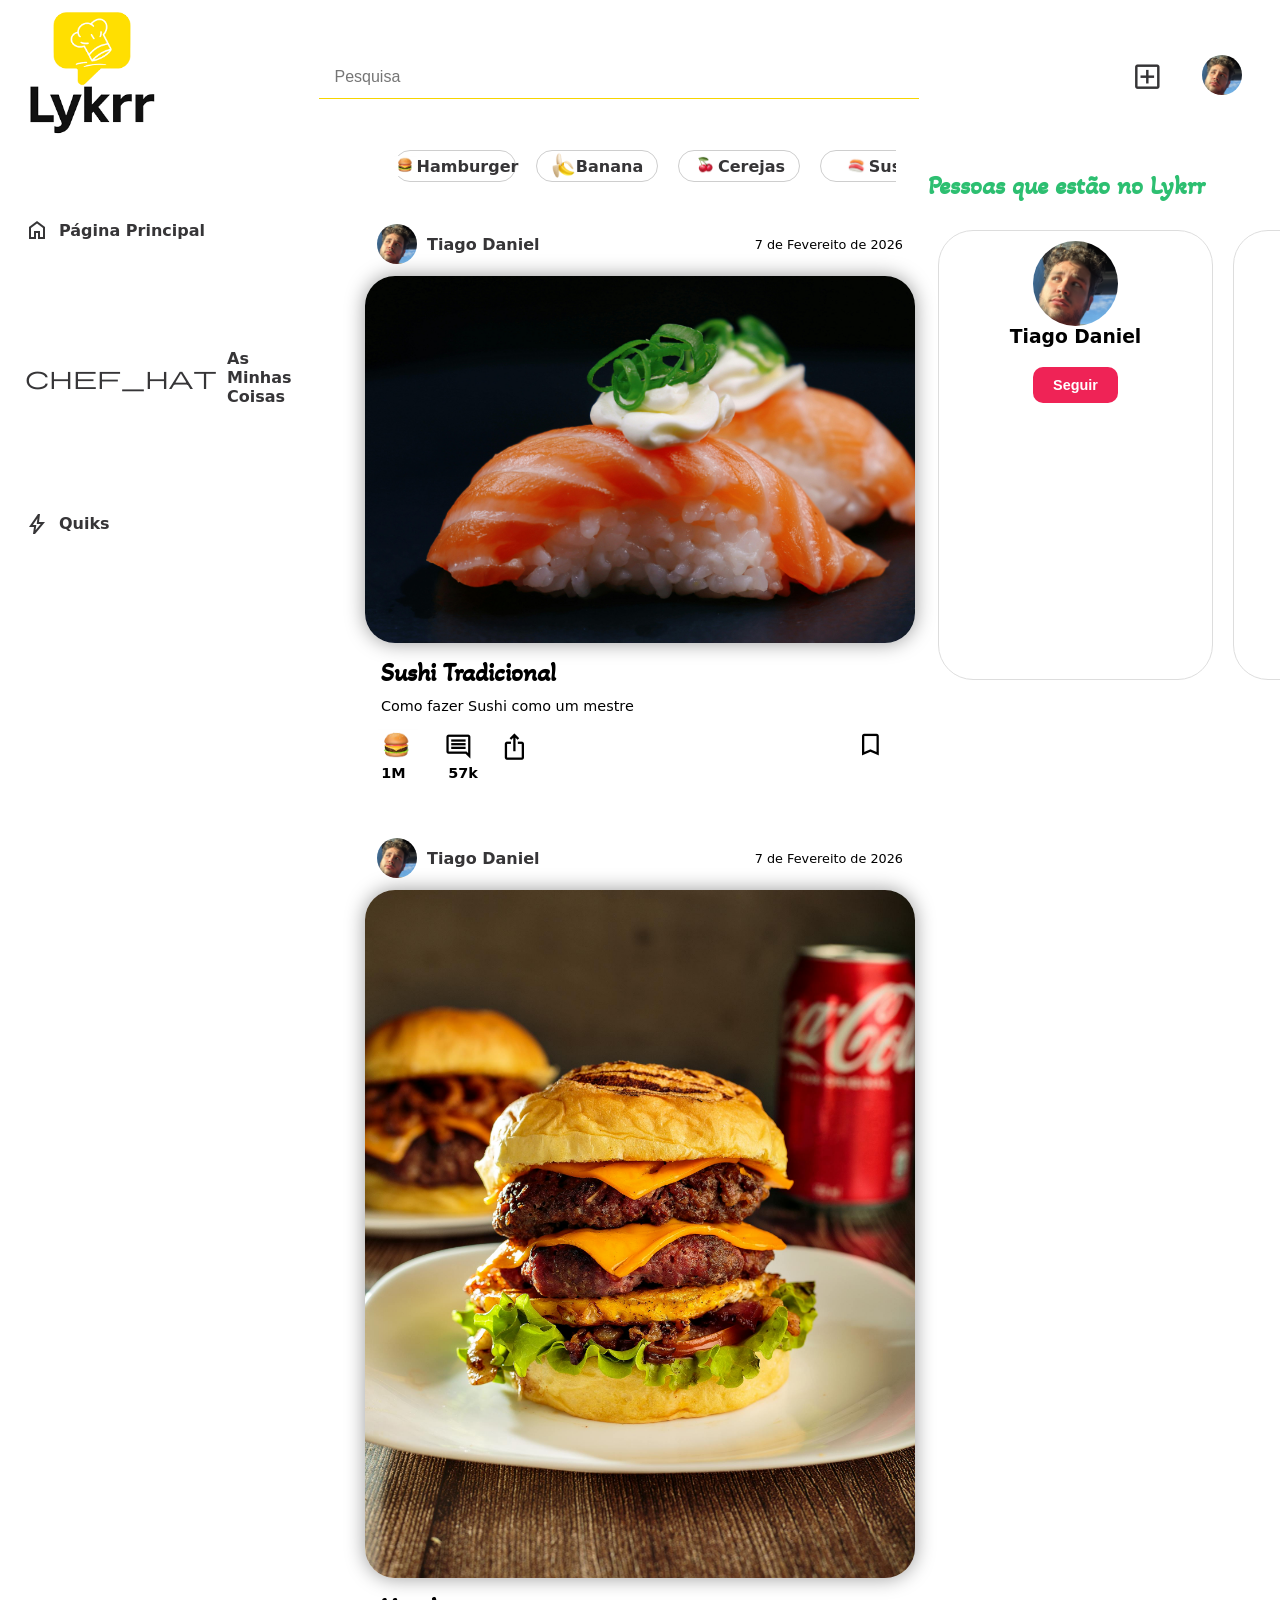
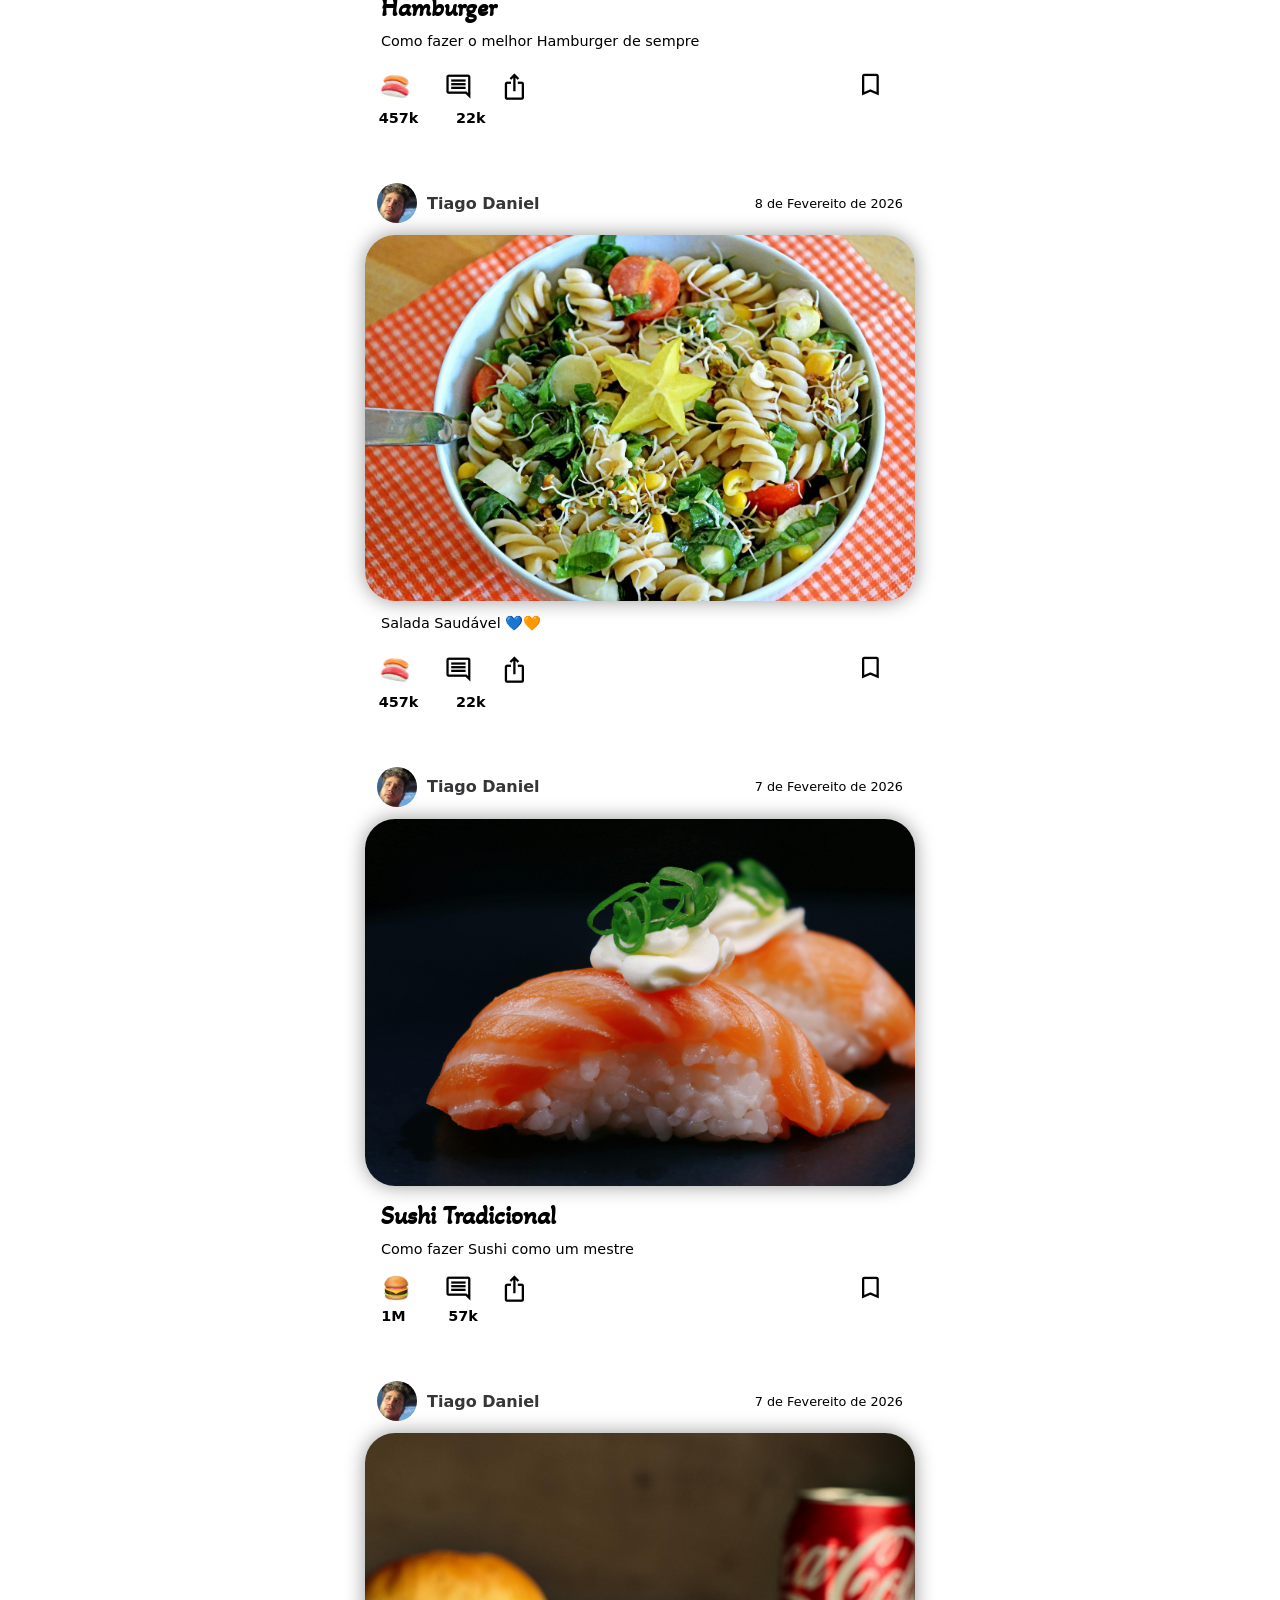
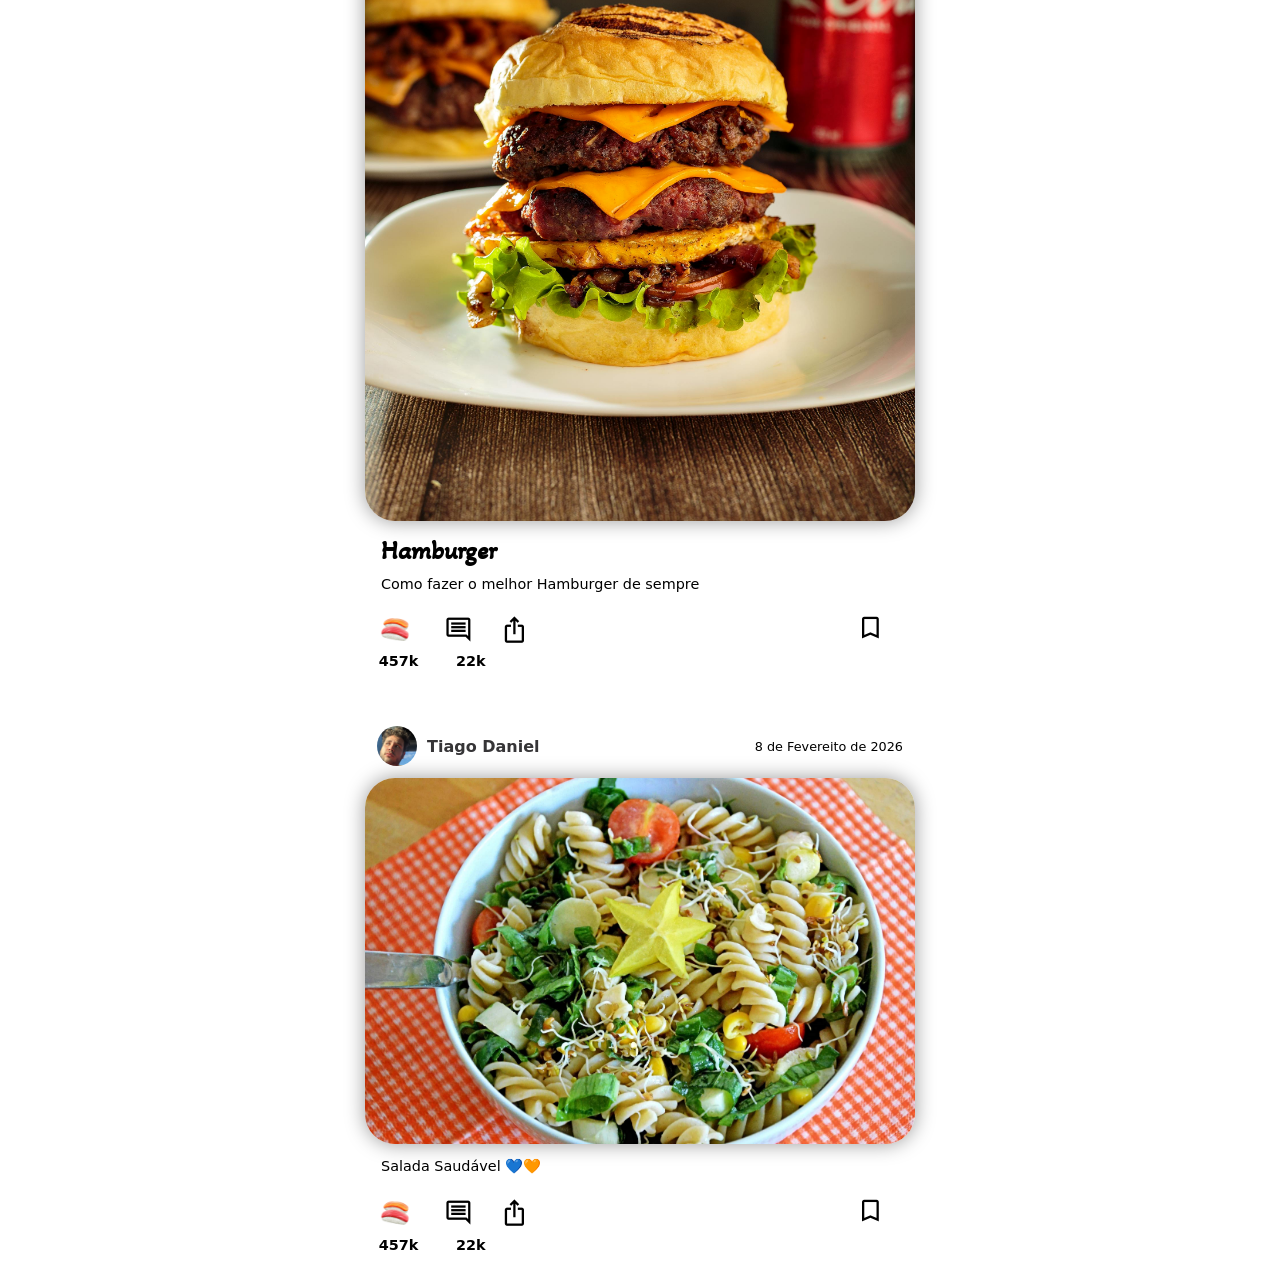
==== commit 47440e4d: "design desktop do index" ====
--- a/index.html
+++ b/index.html
@@ -5,6 +5,7 @@
     <meta name="viewport" content="width=device-width, initial-scale=1.0">
     <title>Lykrr</title>
     <link rel="stylesheet" href="estilos/style.css">
+    <link rel="stylesheet" href="estilos/desktop.css" media="screen and (min-width: 1100px)">
     <link href="https://fonts.googleapis.com/css2?family=Material+Symbols+Outlined" rel="stylesheet" />
 </head>
 <body>
@@ -18,8 +19,13 @@
                 </picture>
             </a>
         </h1>
+        <form action="#" method="get">
+            <input type="search" name="pesquisa" id="pesquisa" placeholder="Pesquisa">
+            <input type="submit" value="Pesquisar">
+        </form>
         <div>
-            <a href="#"><span class="material-symbols-outlined">chef_hat</span></a>
+            <a href="#" id="chef_hat"><span class="material-symbols-outlined">chef_hat</span></a>
+            <a href="#" id="add_box"><span class="material-symbols-outlined">add_box</span></a>
             <a href="#"><img src="imagens/fotos-perfil/tiago-p.png" alt="Foto de perfil de Tiago Daniel"></a>
         </div>
     </header>
@@ -279,6 +285,35 @@
             </aside>
         </article>
     </main>
+
+    <aside class="pessoas-desktop">
+            <h2>Pessoas que estão no Lykrr</h2>
+            <nav>
+                <ul>
+                    <li>
+                        <a href="#"><img src="imagens/fotos-perfil/tiago-p.png" alt="Foto de perfil de Tiago Daniel"></a>
+                        <h3>Tiago Daniel</h3>
+                        <button class="seguir">Seguir</button>
+                    </li>
+                    <li>
+                        <a href="#"><img src="imagens/fotos-perfil/tiago-p.png" alt="Foto de perfil de Tiago Daniel"></a>
+                        <h3>Tiago Daniel</h3>
+                        <button class="a-seguir">Seguir</button>
+                    </li>
+                    <li>
+                        <a href="#"><img src="imagens/fotos-perfil/tiago-p.png" alt="Foto de perfil de Tiago Daniel"></a>
+                        <h3>Tiago Daniel</h3>
+                        <button class="a-seguir">Seguir</button>
+                    </li>
+                </ul>
+            </nav>
+        </aside>
+
+    <aside class="menu">
+        <a href="#" class="ativo"><span class="material-symbols-outlined">home</span> <span class="descricao-icone">Página Principal</span></a>
+        <a href=""><span class="material-symbols-outlined">chef_hat</span> <span class="descricao-icone">As Minhas Coisas</span></a>
+        <a href=""><span class="material-symbols-outlined">bolt</span> <span class="descricao-icone">Quiks</span></a>
+    </aside>
     <footer class="menu">
         <a href="#" class="ativo"><span class="material-symbols-outlined">home</span></a>
         <a href=""><span class="material-symbols-outlined">add_box</span></a>
--- a/estilos/style.css
+++ b/estilos/style.css
@@ -58,6 +58,14 @@
     margin-left: 7px;
 }
 
+header#cabecalho-principal > form {
+    visibility: hidden;
+}
+
+header#cabecalho-principal > form > input {
+    width: 0vw;
+}
+
 header#cabecalho-principal > div {
     width: 35vw;
 
@@ -71,6 +79,10 @@
     padding: 8px;
     color: var(--cor4);
     text-decoration: none;
+}
+
+header#cabecalho-principal > div > a#add_box {
+    display: none;
 }
 
 header#cabecalho-principal > div > a > span {
@@ -260,6 +272,10 @@
     font-size: 0.9em;
 }
 
+aside.pessoas-desktop {
+    display: none;
+}
+
 aside.pessoas-mobile {
     width: 100vw;
     height: 500px;
--- a/estilos/desktop.css
+++ b/estilos/desktop.css
@@ -0,0 +1,237 @@
+@charset "UTF-8";
+@import url('https://fonts.googleapis.com/css2?family=Akaya+Kanadaka&family=Glass+Antiqua&display=swap');
+
+:root {
+    --cor0: #F7D500;
+    --cor1: #ED7D3A;
+    --cor2: #2DBF71;
+    --cor3: #EF2356;
+    --cor4: #363537;
+    --cor5: #FFFFFF;
+}
+
+header#cabecalho-principal > form {
+    visibility: visible;
+}
+
+header#cabecalho-principal > form > input[type="search"] {
+    font-size: 1em;
+    width: 600px;
+    padding: 12px 12px 12px 16px;
+    border: none;
+    border-bottom: 1px solid var(--cor0);
+    outline: none;
+    overflow: hidden;
+}
+
+header#cabecalho-principal > form > input[type="search"]:focus {
+    border: none;
+    border-bottom: 1px solid var(--cor0);
+}
+
+header#cabecalho-principal > form > input[type="submit"] {
+    display: none;
+}
+
+header#cabecalho-principal > div {
+    width: 180px;
+}
+
+header#cabecalho-principal > div > a#chef_hat {
+    display: none;
+}
+
+header#cabecalho-principal > div > a#add_box {
+    font-size: 1.2em;
+    padding-right: 20px;
+    transition: 0.3s;
+
+    display: inline-flex;
+}
+
+header#cabecalho-principal > div > a#add_box:hover {
+    color: var(--cor1);
+}
+
+header#cabecalho-principal > div > a > img {
+    width: 40px;
+}
+
+main#index > nav#menu-selecao-topo {
+    width: 40vw;
+    margin: 140px auto 0px auto;
+}
+
+main#index > article {
+    width: 560px;
+    margin-top: 20px;
+}
+
+main#index > article > header {
+    width: 550px;
+}
+
+main#index > article > section > a {
+    width: 550px;
+}
+
+main#index > article > section > a > img {
+    width: 550px;
+}
+
+main#index > article > section > aside.dados {
+    margin-left: 0%;
+}
+
+main#index > article > aside {
+    width: 100%;
+    margin-top: 0px;
+    margin-bottom: 25px;
+}
+
+aside.menu {
+    width: 265px;
+    height: 500px;
+    padding-left: 10px;
+    position: fixed;
+    top: 127px;
+
+    display: flex;
+    flex-flow: column nowrap;
+    justify-content: space-evenly;
+    align-items: flex-start;
+}
+
+aside.menu > a {
+    width: 95%;
+    padding: 15px;
+    border-radius: 25px;
+    color: var(--cor4);
+    text-decoration: none;
+
+    display: flex;
+    flex-flow: row nowrap;
+    justify-content: flex-start;
+    align-items: center;
+
+    transition: 0.3s;
+}
+
+aside.menu > a:hover {
+    color: var(--cor1);
+}
+
+aside.menu > a > span.descricao-icone {
+    padding-left: 10px;
+}
+
+aside.pessoas-mobile {
+    display: none;
+}
+
+aside.pessoas-desktop {
+    display: block;
+    width: 425px;
+    height: 600px;
+    position: fixed;
+    top: 150px;
+    left: 72.5%;
+
+    overflow-x: scroll;
+    overflow-y: hidden;
+    scroll-snap-type: x mandatory;
+    scroll-behavior: smooth;
+    scrollbar-width: none;
+}
+
+aside.pessoas-desktop > h2 {
+    margin-bottom: 25px;
+    position: fixed;
+    color: var(--cor2);
+    display: block;
+    margin: auto;
+}
+
+aside.pessoas-desktop > nav {
+    width: 240%;
+    height: 500px;
+    position: absolute;
+    top: 80px;
+
+    display: flex;
+    flex-flow: row nowrap;
+    justify-content: flex-start;
+    align-items: center;
+}
+
+aside.pessoas-desktop > nav > ul {
+    list-style: none;
+    margin-top: -50px;
+
+    display: flex;
+    flex-flow: row nowrap;
+    justify-content: center;
+    align-items: center;
+}
+
+aside.pessoas-desktop > nav > ul > li {
+    width: 275px;
+    height: 450px;
+    margin: 10px;
+    border: 1px solid #dddddd;
+    border-radius: 35px;
+    background-color: var(--cor5);
+
+    display: flex;
+    flex-flow: column nowrap;
+    justify-content: flex-start;
+    align-items: center;
+
+    scroll-snap-align: center;
+    scroll-snap-stop: always;
+}
+
+aside.pessoas-desktop > nav > ul > li > a {
+    text-align: center;
+    text-decoration: none;
+    color: var(--cor4);
+    margin-top: 10px;
+
+    display: flex;
+    flex-flow: column nowrap;
+    justify-content: space-between;
+    align-items: center;
+}
+
+aside.pessoas-desktop > nav > ul > li > button {
+    color: var(--cor5);
+    border-radius: 10px;
+    padding: 10px 20px;
+    font-weight: bold;
+    font-size: 0.9em;
+    margin-top: 20px;
+    border: none;
+}
+
+aside.pessoas-desktop > nav > ul > li > button.seguir {
+    background-color: var(--cor3);
+}
+
+aside.pessoas-desktop > nav > ul > li > button.a-seguir {
+    background-color: var(--cor0);
+}
+
+aside.pessoas-desktop > nav > ul > li > a > img {
+    width: 85px;
+    border-radius: 50%;
+}
+
+main#index > article > aside > div.icones > div.reacao, main#index > article > aside > div.numeros {
+    width: 32.5%;
+
+    justify-content: space-around;
+}
+
+footer.menu {
+    display: none;
+}
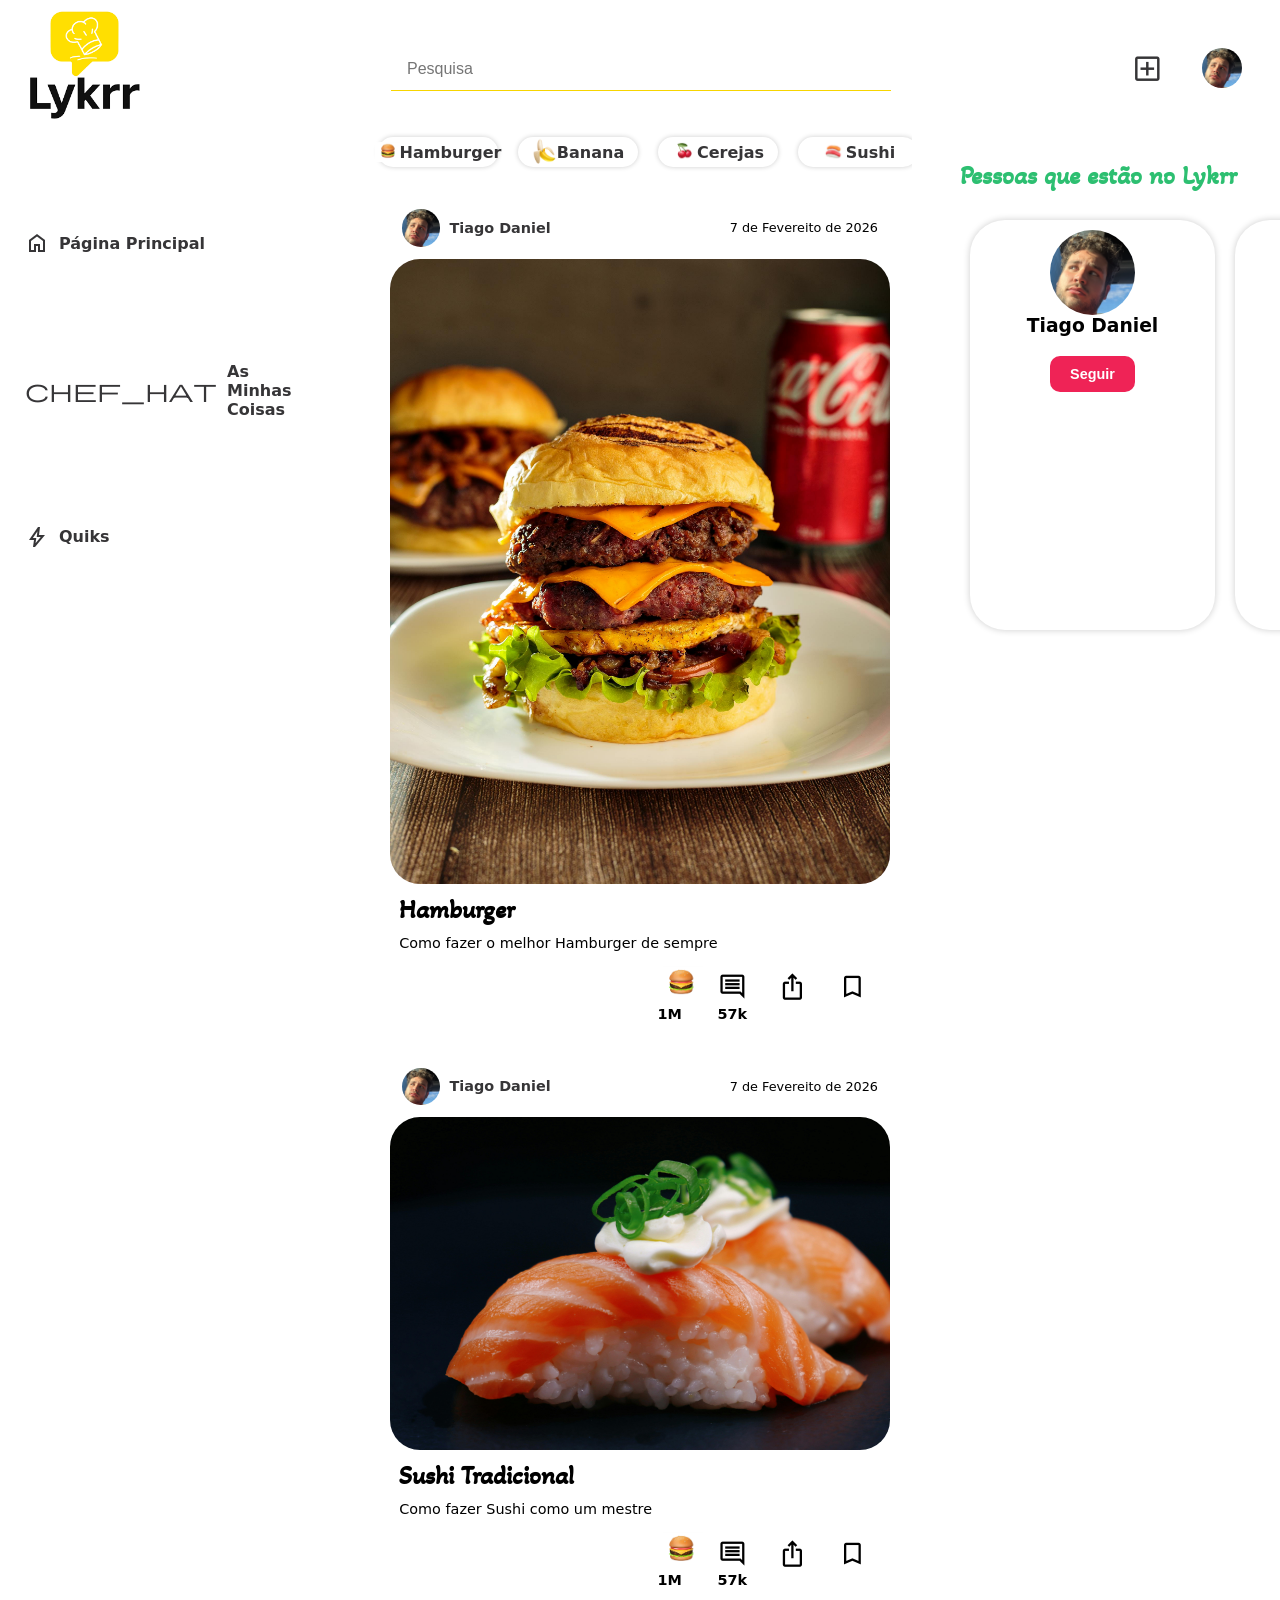
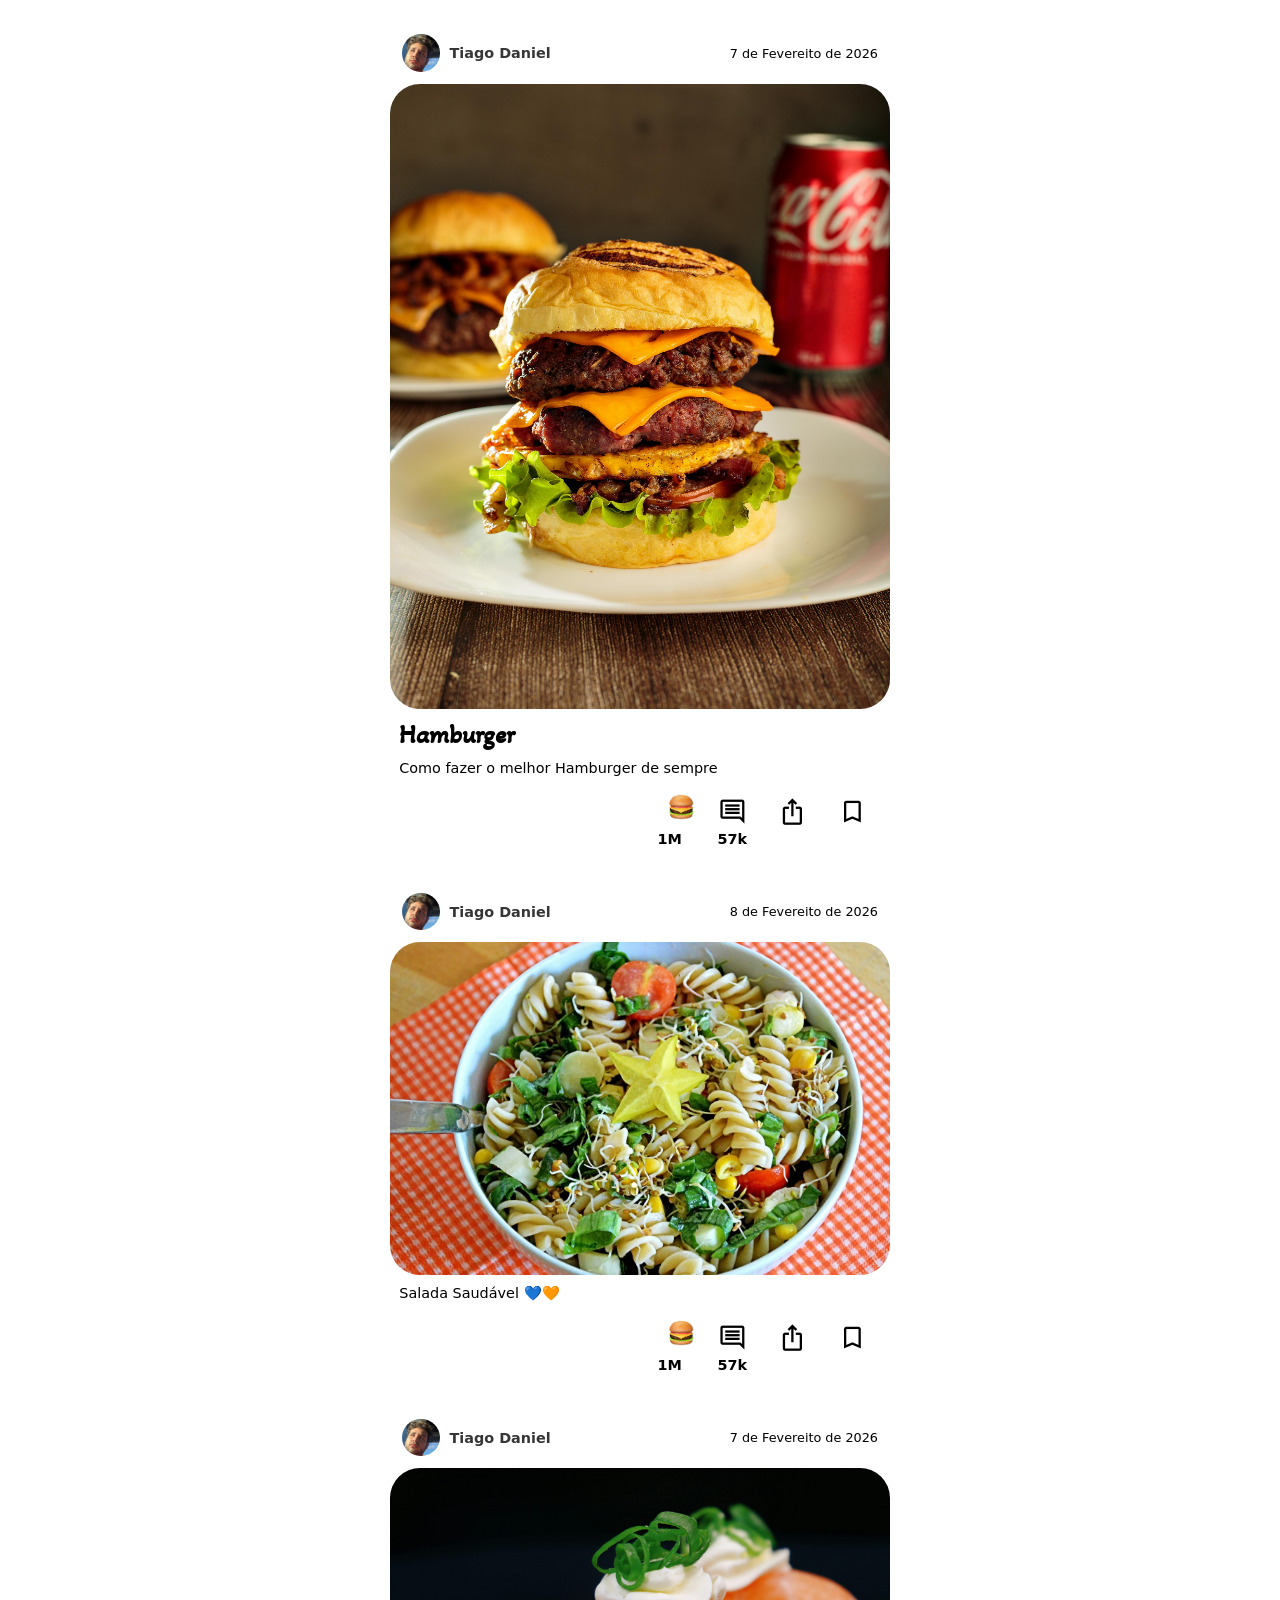
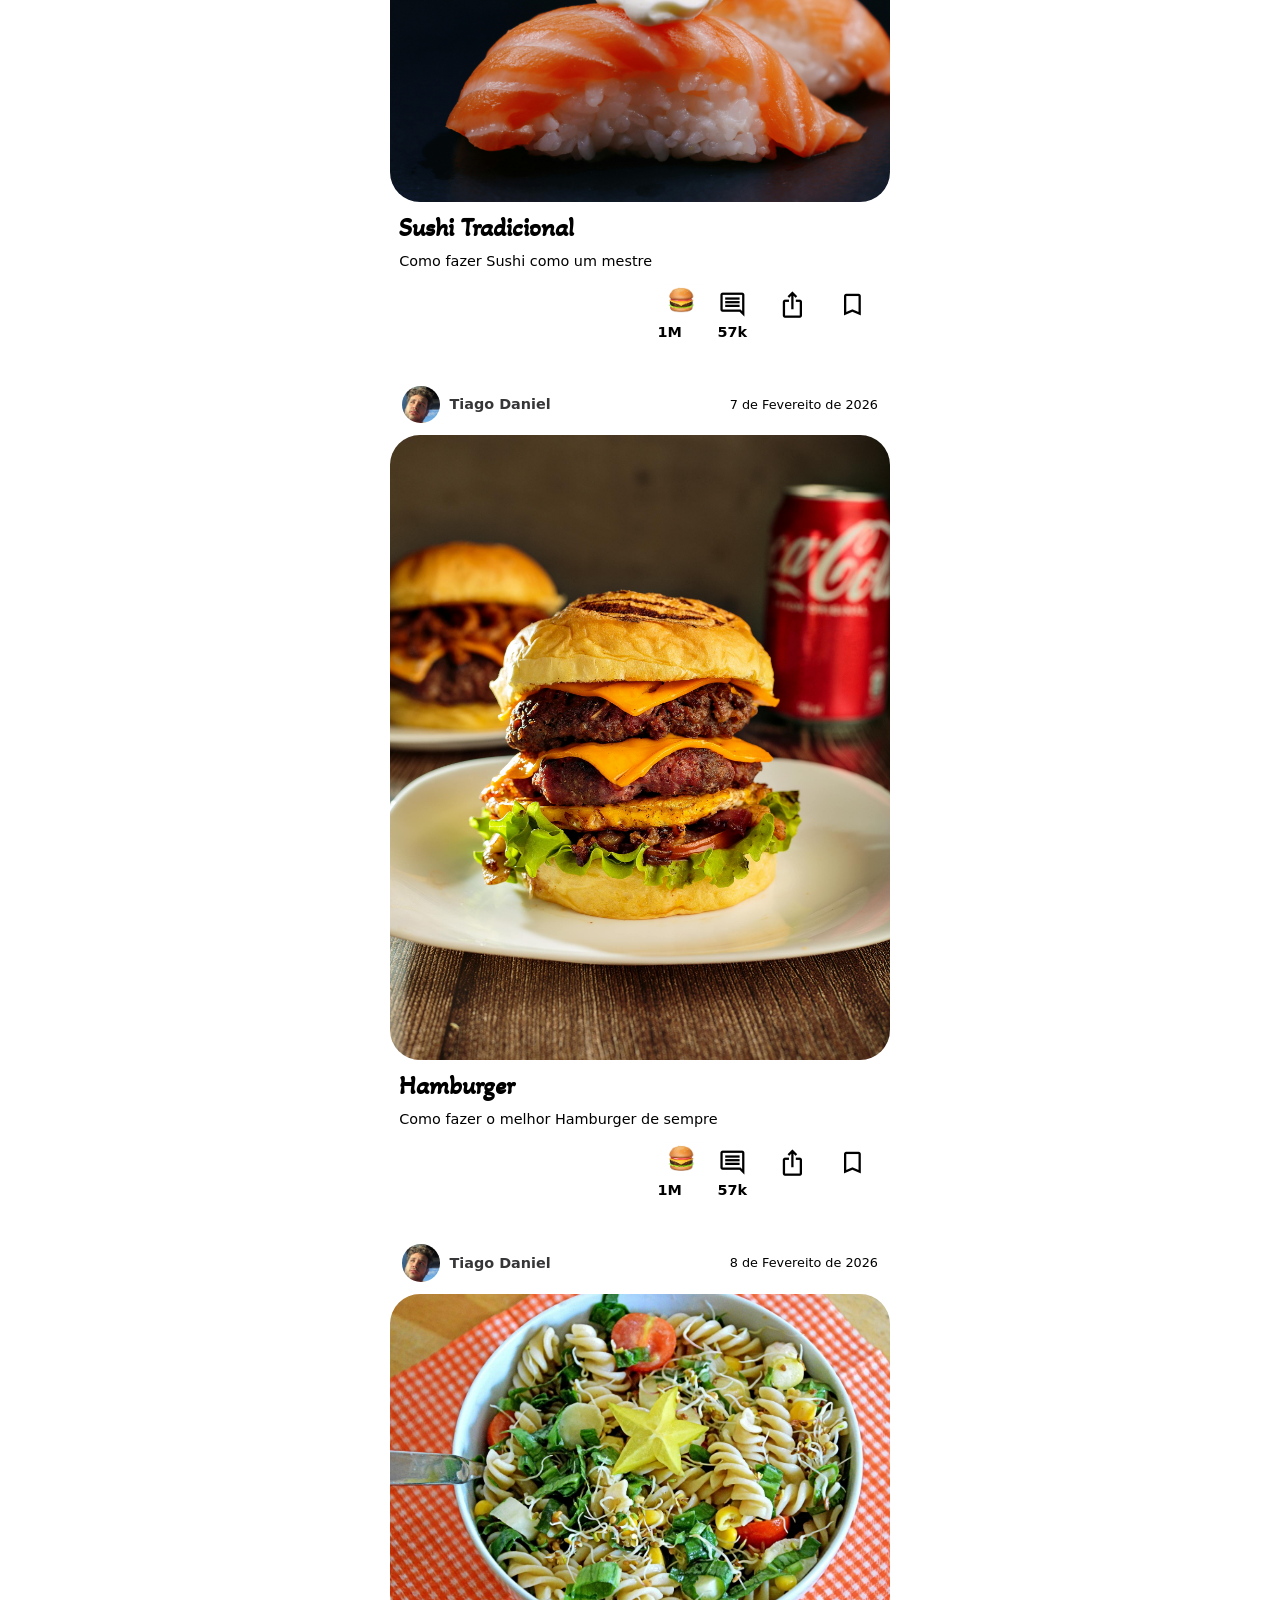
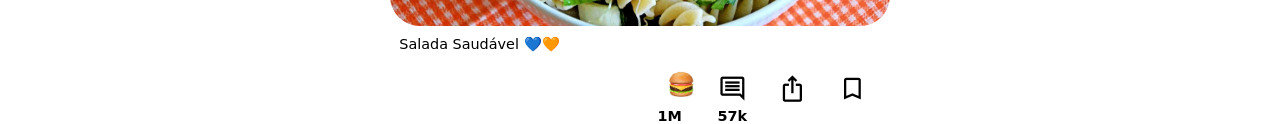
==== commit 0d2c3863: "ok" ====
--- a/index.html
+++ b/index.html
@@ -15,7 +15,7 @@
                 <picture>
                     <source media="(max-width: 600px)" srcset="imagens/logos/logo-p.png" width="80px">
                     <source media="(max-width: 900px)" srcset="imagens/logos/logo-m.png" width="100px">
-                    <img src="imagens/logos/logo-m.png" alt="Logo do Lykrr" width="130px">
+                    <img src="imagens/logos/logo-m.png" alt="Logo do Lykrr" width="115px">
                 </picture>
             </a>
         </h1>
@@ -50,6 +50,34 @@
             </header>
             <section>
                 <a href="#">
+                    <img src="imagens/comida/hamburger.png" alt="Foto de hamburger publicada por Tiago Daniel">
+                </a>
+                <aside class="dados">
+                    <h2>Hamburger</h2>
+                    <p>Como fazer o melhor Hamburger de sempre</p>
+                </aside>
+            </section>
+            <aside>
+                <div class="icones">
+                    <span><img src="imagens/icons/hamburger.png" alt="Ícone de Hamburger" width="45px"></span>
+                    <span class="material-symbols-outlined">comment</span>
+                    <span class="material-symbols-outlined">ios_share</span>
+                    <span class="material-symbols-outlined">bookmark</span>
+                </div>
+                <div class="numeros">
+                    <span>1M</span>
+                    <span>57k</span>
+                </div>
+            </aside>
+        </article>
+
+        <article>
+            <header>
+                <a href="#"><img src="imagens/fotos-perfil/tiago-p.png" alt="Foto de perfil de Tiago Daniel"> <span>Tiago Daniel</span></a>
+                <span class="data">7 de Fevereito de 2026</span>
+            </header>
+            <section>
+                <a href="#">
                     <img src="imagens/comida/sushi.png" alt="Foto de sushi publoicada por Tiago Daniel">
                 </a>
                 <aside class="dados">
@@ -59,19 +87,14 @@
             </section>
             <aside>
                 <div class="icones">
-                    <div class="reacao">
-                        <img src="imagens/icons/hamburger.png" alt="Ícone de Hamburger" width="45px">
-                        <span class="material-symbols-outlined">comment</span>
-                        <span class="material-symbols-outlined">ios_share</span>
-                    </div>
-                    <div class="guardar">
-                        <span class="material-symbols-outlined">bookmark</span>
-                    </div>
-                </div>
-                <div class="numeros">
-                    <span>1M</span>
-                    <span>57k</span>
-                    <span> </span>
+                    <span><img src="imagens/icons/hamburger.png" alt="Ícone de Hamburger" width="45px"></span>
+                    <span class="material-symbols-outlined">comment</span>
+                    <span class="material-symbols-outlined">ios_share</span>
+                    <span class="material-symbols-outlined">bookmark</span>
+                </div>
+                <div class="numeros">
+                    <span>1M</span>
+                    <span>57k</span>
                 </div>
             </aside>
         </article>
@@ -92,19 +115,14 @@
             </section>
             <aside>
                 <div class="icones">
-                    <div class="reacao">
-                        <img src="imagens/icons/sushi.png" alt="Ícone de Sushi" width="45px">
-                        <span class="material-symbols-outlined">comment</span>
-                        <span class="material-symbols-outlined">ios_share</span>
-                    </div>
-                    <div class="guardar">
-                        <span class="material-symbols-outlined">bookmark</span>
-                    </div>
-                </div>
-                <div class="numeros">
-                    <span>457k</span>
-                    <span>22k</span>
-                    <span> </span>
+                    <span><img src="imagens/icons/hamburger.png" alt="Ícone de Hamburger" width="45px"></span>
+                    <span class="material-symbols-outlined">comment</span>
+                    <span class="material-symbols-outlined">ios_share</span>
+                    <span class="material-symbols-outlined">bookmark</span>
+                </div>
+                <div class="numeros">
+                    <span>1M</span>
+                    <span>57k</span>
                 </div>
             </aside>
         </article>
@@ -147,19 +165,14 @@
             </section>
             <aside>
                 <div class="icones">
-                    <div class="reacao">
-                        <img src="imagens/icons/sushi.png" alt="Ícone de Sushi" width="45px">
-                        <span class="material-symbols-outlined">comment</span>
-                        <span class="material-symbols-outlined">ios_share</span>
-                    </div>
-                    <div class="guardar">
-                        <span class="material-symbols-outlined">bookmark</span>
-                    </div>
-                </div>
-                <div class="numeros">
-                    <span>457k</span>
-                    <span>22k</span>
-                    <span> </span>
+                    <span><img src="imagens/icons/hamburger.png" alt="Ícone de Hamburger" width="45px"></span>
+                    <span class="material-symbols-outlined">comment</span>
+                    <span class="material-symbols-outlined">ios_share</span>
+                    <span class="material-symbols-outlined">bookmark</span>
+                </div>
+                <div class="numeros">
+                    <span>1M</span>
+                    <span>57k</span>
                 </div>
             </aside>
         </article>
@@ -180,19 +193,14 @@
             </section>
             <aside>
                 <div class="icones">
-                    <div class="reacao">
-                        <img src="imagens/icons/hamburger.png" alt="Ícone de Hamburger" width="45px">
-                        <span class="material-symbols-outlined">comment</span>
-                        <span class="material-symbols-outlined">ios_share</span>
-                    </div>
-                    <div class="guardar">
-                        <span class="material-symbols-outlined">bookmark</span>
-                    </div>
-                </div>
-                <div class="numeros">
-                    <span>1M</span>
-                    <span>57k</span>
-                    <span> </span>
+                    <span><img src="imagens/icons/hamburger.png" alt="Ícone de Hamburger" width="45px"></span>
+                    <span class="material-symbols-outlined">comment</span>
+                    <span class="material-symbols-outlined">ios_share</span>
+                    <span class="material-symbols-outlined">bookmark</span>
+                </div>
+                <div class="numeros">
+                    <span>1M</span>
+                    <span>57k</span>
                 </div>
             </aside>
         </article>
@@ -213,19 +221,14 @@
             </section>
             <aside>
                 <div class="icones">
-                    <div class="reacao">
-                        <img src="imagens/icons/sushi.png" alt="Ícone de Sushi" width="45px">
-                        <span class="material-symbols-outlined">comment</span>
-                        <span class="material-symbols-outlined">ios_share</span>
-                    </div>
-                    <div class="guardar">
-                        <span class="material-symbols-outlined">bookmark</span>
-                    </div>
-                </div>
-                <div class="numeros">
-                    <span>457k</span>
-                    <span>22k</span>
-                    <span> </span>
+                    <span><img src="imagens/icons/hamburger.png" alt="Ícone de Hamburger" width="45px"></span>
+                    <span class="material-symbols-outlined">comment</span>
+                    <span class="material-symbols-outlined">ios_share</span>
+                    <span class="material-symbols-outlined">bookmark</span>
+                </div>
+                <div class="numeros">
+                    <span>1M</span>
+                    <span>57k</span>
                 </div>
             </aside>
         </article>
@@ -268,19 +271,14 @@
             </section>
             <aside>
                 <div class="icones">
-                    <div class="reacao">
-                        <img src="imagens/icons/sushi.png" alt="Ícone de Sushi" width="45px">
-                        <span class="material-symbols-outlined">comment</span>
-                        <span class="material-symbols-outlined">ios_share</span>
-                    </div>
-                    <div class="guardar">
-                        <span class="material-symbols-outlined">bookmark</span>
-                    </div>
-                </div>
-                <div class="numeros">
-                    <span>457k</span>
-                    <span>22k</span>
-                    <span> </span>
+                    <span><img src="imagens/icons/hamburger.png" alt="Ícone de Hamburger" width="45px"></span>
+                    <span class="material-symbols-outlined">comment</span>
+                    <span class="material-symbols-outlined">ios_share</span>
+                    <span class="material-symbols-outlined">bookmark</span>
+                </div>
+                <div class="numeros">
+                    <span>1M</span>
+                    <span>57k</span>
                 </div>
             </aside>
         </article>
--- a/estilos/style.css
+++ b/estilos/style.css
@@ -105,7 +105,7 @@
 main#index > nav#menu-selecao-topo {
     width: 90vw;
     margin-top: 110px;
-    margin-bottom: -15px;
+    margin-bottom: -85px;
     margin-left: -7vw;
     overflow-x: scroll;
     overflow-y: hidden;
@@ -125,9 +125,13 @@
 main#index > nav#menu-selecao-topo > ul > li {
     margin: 10px;
     padding: 5px;
-
-    border: 1px solid #cecece;
     border-radius: 25px;
+    box-shadow: 0px 0px 7px rgba(0, 0, 0, 0.2);
+    transition: 0.2s;
+}
+
+main#index > nav#menu-selecao-topo > ul > li:hover {
+    transform: scale(110%);
 }
 
 main#index > nav#menu-selecao-topo > ul > li > a {
@@ -155,7 +159,7 @@
 
 main#index > article {
     width: 100vw;
-    margin-top: 40px;
+    margin-top: 100px;
 
     display: flex;
     flex-flow: column nowrap;
@@ -189,7 +193,7 @@
 }
 
 main#index > article > header > a > img {
-    width: 40px;
+    width: 37.5px;
     border-radius: 50%;
     margin-right: 10px;
 }
@@ -210,7 +214,6 @@
 main#index > article > section > a > img {
     width: 100%;
     border-radius: 30px;
-    box-shadow: 0px 0px 20px rgba(0, 0, 0, 0.4);
 }
 
 main#index > article > section > aside.dados {
@@ -229,42 +232,54 @@
 }
 
 main#index > article > aside {
-    width: 95%;
+    width: 92.5%;
     margin-top: 10px;
-}
-
-main#index > article > aside > div.icones, main#index > article > aside > div.numeros {
-    width: 100%;
-
-    display: flex;
-    flex-flow: row nowrap;
-    justify-content: space-between;
-    align-items: center;
-}
-
-main#index > article > aside > div.icones > div.reacao, main#index > article > aside > div.numeros {
-    width: 40%;
-
-    display: flex;
-    flex-flow: row nowrap;
-    justify-content: space-evenly;
-    align-items: center;
-}
-
-main#index > article > aside > div.icones > div.guardar {
-    margin-right: 35px;
-}
-
-main#index > article > aside > div.icones > div.reacao > span, main#index > article > aside > div.icones > div.guardar > span {
+
+    position: relative;
+}
+
+main#index > article > aside > div.icones {
+    width: 240px;
+    position: absolute;
+    right: 0;
+
+    display: flex;
+    flex-flow: row nowrap;
+    justify-content: space-between;
+    align-items: center;
+}
+
+main#index > article > aside > div.icones > span {
+    width: 60px;
+}
+
+main#index > article > aside > div.numeros {
+    width: 120px;
+    position: absolute;
+    top: 40px;
+    right: 120px;
+
+    display: flex;
+    flex-flow: row nowrap;
+    justify-content: space-between;
+    align-items: center;
+}
+
+main#index > article > aside > div.numeros > span {
+    width: 60px;
+}
+
+
+main#index > article > aside > div.icones > span {
     font-size: 1.8em;
 }
 
-main#index > article > aside > div.icones > div.reacao > img, main#index > article > aside > div.icones > div.reacao > span, main#index > article > aside > div.icones > div.guardar > span {
+main#index > article > aside > div.icones > span > img, main#index > article > aside > div.icones > span {
     transition: 0.3s;
     cursor: pointer;
 }
 
-main#index > article > aside > div.icones > div.reacao > img:hover, main#index > article > aside > div.icones > div.reacao > span:hover, main#index > article > aside > div.icones > div.guardar > span:hover {
+main#index > article > aside > div.icones > span > img:hover, main#index > article > aside > div.icones > span:hover {
     transform: scale(115%);
 }
 
@@ -279,6 +294,7 @@
 aside.pessoas-mobile {
     width: 100vw;
     height: 500px;
+    margin-top: 75px;
     position: relative;
 
     overflow-x: scroll;
@@ -291,7 +307,7 @@
 aside.pessoas-mobile > h2 {
     display: block;
     position: absolute;
-    top: 10px;
+    top: 40px;
     left: 20%;
     padding-bottom: 50px;
     color: var(--cor2);
@@ -299,7 +315,7 @@
 
 aside.pessoas-mobile > nav {
     width: 240%;
-    height: 450px;
+    height: 500px;
     position: absolute;
     top: 75px;
 
@@ -311,7 +327,7 @@
 
 aside.pessoas-mobile > nav > ul {
     list-style: none;
-    margin-top: -60px;
+    margin-top: -80px;
 
     display: flex;
     flex-flow: row nowrap;
@@ -320,10 +336,10 @@
 }
 
 aside.pessoas-mobile > nav > ul > li {
-    width: 350px;
-    height: 425px;
+    width: 300px;
+    height: 375px;
     margin: 40px 10px 10px 10px;
-    border: 1px solid #eaeaea;
+    box-shadow: 0px 0px 7px rgba(0, 0, 0, 0.2);
     border-radius: 25px;
     background-color: var(--cor5);
 
@@ -372,6 +388,10 @@
     background-color: var(--cor0);
 }
 
+aside.menu {
+    display: none;
+}
+
 footer.menu {
     width: 100vw;
     position: fixed;
--- a/estilos/desktop.css
+++ b/estilos/desktop.css
@@ -12,11 +12,12 @@
 
 header#cabecalho-principal > form {
     visibility: visible;
+    margin-left: 60px;
 }
 
 header#cabecalho-principal > form > input[type="search"] {
     font-size: 1em;
-    width: 600px;
+    width: 500px;
     padding: 12px 12px 12px 16px;
     border: none;
     border-bottom: 1px solid var(--cor0);
@@ -58,25 +59,55 @@
 }
 
 main#index > nav#menu-selecao-topo {
-    width: 40vw;
-    margin: 140px auto 0px auto;
+    width: 42.5vw;
+    margin: 127px auto -45px auto;
+}
+
+main#index > nav#menu-selecao-topo > ul > li {
+    border: none;
+    box-shadow: 0px 0px 5px rgba(0, 0, 0, 0.2);
+    transition: 0.2s;
+}
+
+main#index > nav#menu-selecao-topo > ul > li:hover {
+    transform: scale(110%);
 }
 
 main#index > article {
-    width: 560px;
-    margin-top: 20px;
+    width: 535px;
+    margin-top: 65px;
+    border-radius: 35px;
 }
 
 main#index > article > header {
-    width: 550px;
+    width: 500px;
+}
+
+main#index > article > header > a > span {
+    font-size: 0.9em;
+}
+
+main#index > article > section {
+    width: 90%;
 }
 
 main#index > article > section > a {
-    width: 550px;
+    width: 500px;
+
+    display: flex;
+    flex-flow: row nowrap;
+    justify-content: center;
+    align-items: center;
 }
 
 main#index > article > section > a > img {
-    width: 550px;
+    width: 500px;
+    transition: 0.3s;
+}
+
+main#index > article > section > a > img:hover {
+    transform: scale(101.5%);
+    box-shadow: 0px 0px 10px rgba(0, 0, 0, 0.7);
 }
 
 main#index > article > section > aside.dados {
@@ -84,7 +115,7 @@
 }
 
 main#index > article > aside {
-    width: 100%;
+    width: 515px;
     margin-top: 0px;
     margin-bottom: 25px;
 }
@@ -94,7 +125,7 @@
     height: 500px;
     padding-left: 10px;
     position: fixed;
-    top: 127px;
+    top: 140px;
 
     display: flex;
     flex-flow: column nowrap;
@@ -134,8 +165,8 @@
     width: 425px;
     height: 600px;
     position: fixed;
-    top: 150px;
-    left: 72.5%;
+    top: 140px;
+    left: 75%;
 
     overflow-x: scroll;
     overflow-y: hidden;
@@ -145,7 +176,7 @@
 }
 
 aside.pessoas-desktop > h2 {
-    margin-bottom: 25px;
+    margin-bottom: 15px;
     position: fixed;
     color: var(--cor2);
     display: block;
@@ -156,7 +187,7 @@
     width: 240%;
     height: 500px;
     position: absolute;
-    top: 80px;
+    top: 60px;
 
     display: flex;
     flex-flow: row nowrap;
@@ -175,10 +206,10 @@
 }
 
 aside.pessoas-desktop > nav > ul > li {
-    width: 275px;
-    height: 450px;
+    width: 245px;
+    height: 410px;
     margin: 10px;
-    border: 1px solid #dddddd;
+    box-shadow: 0px 0px 7px rgba(0, 0, 0, 0.2);
     border-radius: 35px;
     background-color: var(--cor5);
 
@@ -226,12 +257,6 @@
     border-radius: 50%;
 }
 
-main#index > article > aside > div.icones > div.reacao, main#index > article > aside > div.numeros {
-    width: 32.5%;
-
-    justify-content: space-around;
-}
-
 footer.menu {
     display: none;
 }
